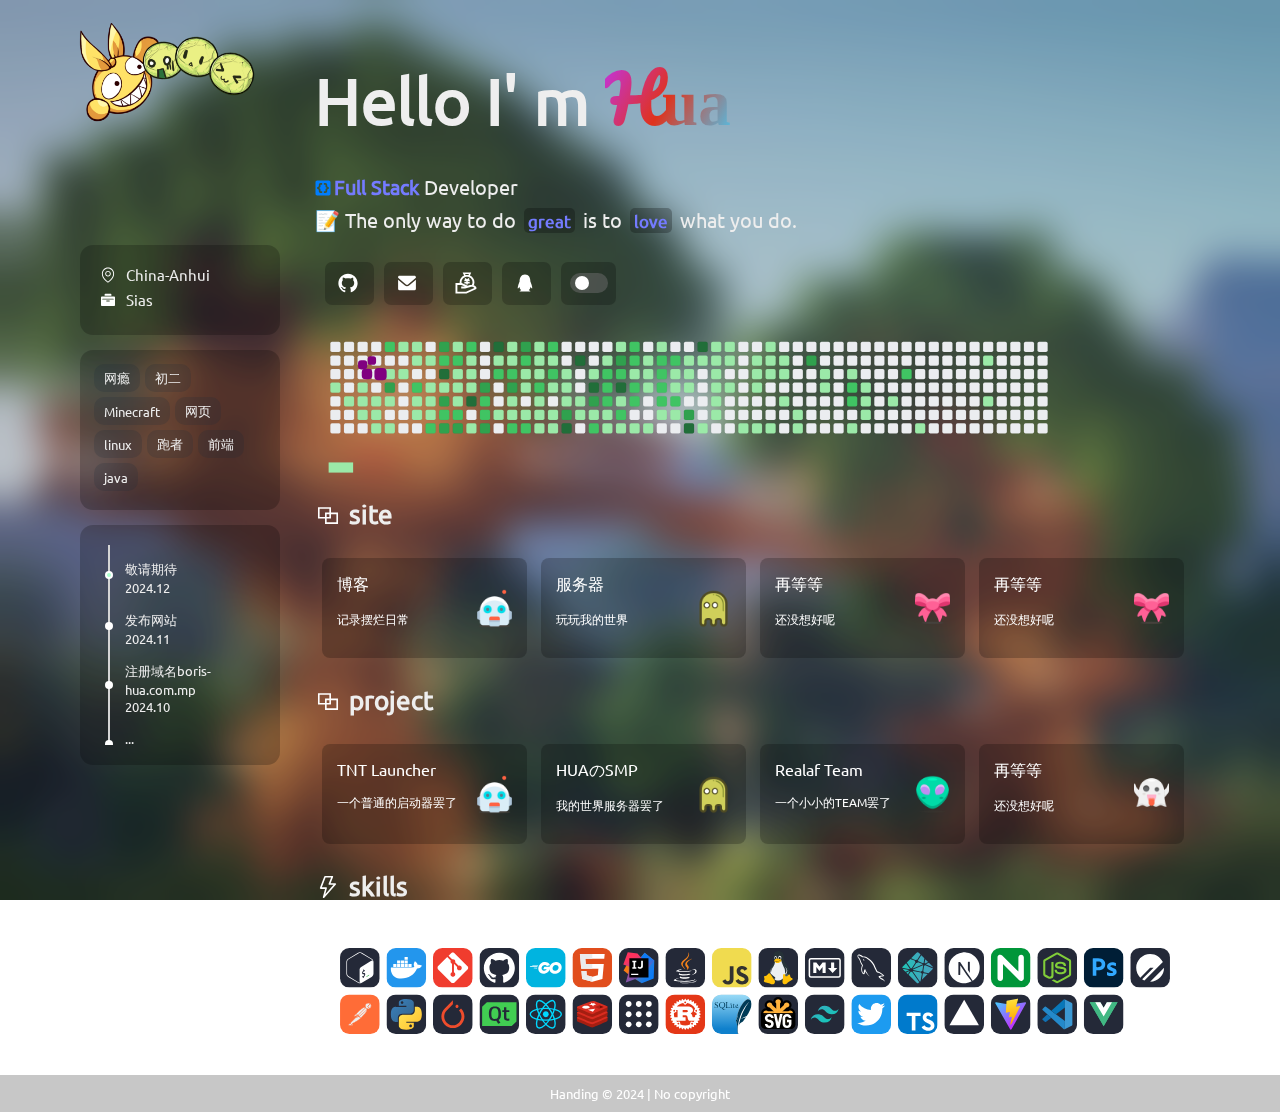
==== index.html @ 191d2647 "Add files via upload" ====
<!DOCTYPE html>
<html class="zyyo.net">

<head class="zyyo.net">

	<meta charset="utf-8">
	<meta http-equiv="X-UA-Compatible" content="IE=edge">
	<title>
		Hua's </title>
	<link rel="icon" href="https://huaxihao.eu.org/favicon.ico">
	<meta name="viewport" content="width=device-width, initial-scale=1.0, maximum-scale=1.0, user-scalable=no">
	<link rel="stylesheet" href="./static/css/style.css">
	<link rel="stylesheet" href="./static/css/root.css">

</head>

<body>
	<div id="zyyo-loading">
		<div id="zyyo-loading-center">
		</div>
	</div>
	<div class="zyyo-filter"></div>
	<div class="zyyo-main">
		<div class="zyyo-left">
			<div class="logo" style="background-image: url(https://avatars.githubusercontent.com/u/117074497?v=4);">
				<img style="position: absolute;top:-15%;left:-10%;width: 120%; aspect-ratio: 1/1;"
					src="./static/img/logokuang.png">
			</div>
			<div class="left-div left-des">
				<div class="left-des-item"><svg t="1705773709627" class="icon" viewBox="0 0 1024 1024" version="1.1" xmlns="http://www.w3.org/2000/svg" p-id="1478"><path d="M512 249.976471c-99.388235 0-180.705882 81.317647-180.705882 180.705882s81.317647 180.705882 180.705882 180.705882 180.705882-81.317647 180.705882-180.705882-81.317647-180.705882-180.705882-180.705882z m0 301.17647c-66.258824 0-120.470588-54.211765-120.470588-120.470588s54.211765-120.470588 120.470588-120.470588 120.470588 54.211765 120.470588 120.470588-54.211765 120.470588-120.470588 120.470588z" p-id="1479"></path><path d="M512 39.152941c-216.847059 0-391.529412 174.682353-391.529412 391.529412 0 349.364706 391.529412 572.235294 391.529412 572.235294s391.529412-222.870588 391.529412-572.235294c0-216.847059-174.682353-391.529412-391.529412-391.529412z m0 891.482353C424.658824 873.411765 180.705882 686.682353 180.705882 430.682353c0-183.717647 147.576471-331.294118 331.294118-331.294118s331.294118 147.576471 331.294118 331.294118c0 256-243.952941 442.729412-331.294118 499.952941z" p-id="1480"></path></svg>China-Anhui
				</div>
				<div class="left-des-item"><svg t="1705773906032" class="icon" viewBox="0 0 1024 1024" version="1.1" xmlns="http://www.w3.org/2000/svg" p-id="2474"><path d="M729.6 234.666667H294.4V157.866667a51.2 51.2 0 0 1 51.2-51.2h332.8a51.2 51.2 0 0 1 51.2 51.2v76.8z m179.2 51.2a51.2 51.2 0 0 1 51.2 51.2v512a51.2 51.2 0 0 1-51.2 51.2H115.2a51.2 51.2 0 0 1-51.2-51.2v-512a51.2 51.2 0 0 1 51.2-51.2h793.557333z m-768 172.032c0 16.384 13.312 29.696 29.696 29.696h683.008a29.696 29.696 0 1 0 0-59.392H170.410667a29.696 29.696 0 0 0-29.696 29.696z m252.416 118.784c0 16.384 13.312 29.696 29.696 29.696h178.176a29.696 29.696 0 1 0 0-59.392H422.912a29.738667 29.738667 0 0 0-29.696 29.696z" p-id="2475"></path></svg>Sias</div>
			</div>
			<div class="left-div left-tag">
				<div class="left-tag-item">网瘾
				</div>
				<div class="left-tag-item">初二
				</div>
				<div class="left-tag-item">Minecraft
				</div>
				<div class="left-tag-item">网页
				</div>
				<div class="left-tag-item">linux
				</div>
				<div class="left-tag-item">跑者
				</div>
				<div class="left-tag-item">前端
				</div>
				<div class="left-tag-item">java</div>
			</div>
			<div class="left-div left-time">
				<ul id="line">
					<li>
						<div class="focus"></div>
						<div>敬请期待
						</div>
						<div>2024.12</div>
					</li>
					<li>
						<div class="focus"></div>
						<div>发布网站
						</div>
						<div>2024.11</div>
					</li>
					<li>
						<div class="focus"></div>
						<div>注册域名boris-hua.com.mp
						</div>
						<div>2024.10</div>
					</li>
					<li>
						<div class="focus"></div>
						<div>...
						</div>
						<div>...</div>
					</li>
					<li>
						<div class="focus"></div>
						<div>搭建第一个网站</div>
						<div>2022.1</div>
					</li>
				</ul>
			</div>
		</div>
		<div class="zyyo-right">
			<header>
				<div class="index-logo" style="background-image: url(./static/img/logo.png);">
					<img style="position: absolute;top:-15%;left:-10%;width: 120%; aspect-ratio: 1/1;"
						src="./static/img/logokuang.png">
				</div>
				<div class="welcome">
					Hello I' m <span class="gradientText">
						Hua </span>
				</div>
				<div class="description"><svg data-v-24cf17c5="" xmlns="http://www.w3.org/2000/svg" width="1em" height="1em" viewBox="0 0 24 24" style="transform: translate(-2px, 3px); margin-right: -0.3em;"><path fill="#007dfe" d="M19 3H5c-1.1 0-2 .9-2 2v14c0 1.1.9 2 2 2h14c1.1 0 2-.9 2-2V5c0-1.1-.9-2-2-2m-8 5H9v2c0 1.1-.9 2-2 2c1.1 0 2 .9 2 2v2h2v2H9c-1.1 0-2-.9-2-2v-1c0-1.1-.9-2-2-2v-2c1.1 0 2-.9 2-2V8c0-1.1.9-2 2-2h2zm8 5c-1.1 0-2 .9-2 2v1c0 1.1-.9 2-2 2h-2v-2h2v-2c0-1.1.9-2 2-2c-1.1 0-2-.9-2-2V8h-2V6h2c1.1 0 2 .9 2 2v1c0 1.1.9 2 2 2z"></path></svg> <span class="purpleText"> Full Stack</span> Developer
				</div>
				<div class="description">📝 The only way to do <span class="purpleText textBackground">great</span> is
					to <span class="purpleText textBackground">love</span> what you do. </div>

				<div class="iconContainer">
					<a class="iconItem" onclick="" href="https://github.com/ZYYO666">
						<svg t="1704870335945" class="icon" viewBox="0 0 1024 1024" version="1.1" xmlns="http://www.w3.org/2000/svg" p-id="2487">
                            <path d="M511.6 76.3C264.3 76.2 64 276.4 64 523.5 64 718.9 189.3 885 363.8 946c23.5 5.9 19.9-10.8 19.9-22.2v-77.5c-135.7 15.9-141.2-73.9-150.3-88.9C215 726 171.5 718 184.5 703c30.9-15.9 62.4 4 98.9 57.9 26.4 39.1 77.9 32.5 104 26 5.7-23.5 17.9-44.5 34.7-60.8-140.6-25.2-199.2-111-199.2-213 0-49.5 16.3-95 48.3-131.7-20.4-60.5 1.9-112.3 4.9-120 58.1-5.2 118.5 41.6 123.2 45.3 33-8.9 70.7-13.6 112.9-13.6 42.4 0 80.2 4.9 113.5 13.9 11.3-8.6 67.3-48.8 121.3-43.9 2.9 7.7 24.7 58.3 5.5 118 32.4 36.8 48.9 82.7 48.9 132.3 0 102.2-59 188.1-200 212.9 23.5 23.2 38.1 55.4 38.1 91v112.5c0.8 9 0 17.9 15 17.9 177.1-59.7 304.6-227 304.6-424.1 0-247.2-200.4-447.3-447.5-447.3z"  p-id="2488"></path>
                        </svg>
						<div class="iconTip">Github</div>
					</a><a class="iconItem" onclick="" href="mailto:i@zyyo.net">
						<svg t="1704870588438" class="icon" viewBox="0 0 1024 1024" version="1.1" xmlns="http://www.w3.org/2000/svg" p-id="3174" >
                            <path d="M926.47619 355.644952V780.190476a73.142857 73.142857 0 0 1-73.142857 73.142857H170.666667a73.142857 73.142857 0 0 1-73.142857-73.142857V355.644952l304.103619 257.828572a170.666667 170.666667 0 0 0 220.745142 0L926.47619 355.644952zM853.333333 170.666667a74.044952 74.044952 0 0 1 26.087619 4.778666 72.704 72.704 0 0 1 30.622477 22.186667 73.508571 73.508571 0 0 1 10.678857 17.67619c3.169524 7.509333 5.12 15.652571 5.607619 24.210286L926.47619 243.809524v24.380952L559.469714 581.241905a73.142857 73.142857 0 0 1-91.306666 2.901333l-3.632762-2.925714L97.52381 268.190476v-24.380952a72.899048 72.899048 0 0 1 40.155428-65.292191A72.97219 72.97219 0 0 1 170.666667 170.666667h682.666666z"  p-id="3175"></path>
                        </svg>
						<div class="iconTip">Mail</div>
					</a><a class="iconItem" onclick="pop('./static/img/wxzsm.jpg')" href="javascript:void(0)">
						<svg t="1705247464964" class="icon" viewBox="0 0 1024 1024" version="1.1" xmlns="http://www.w3.org/2000/svg" p-id="4987" >
                            <path d="M995.575172 725.451034c-12.358621-26.835862-38.488276-64.794483-92.689655-94.27862-62.146207-33.721379-136.297931-40.96-208.860689-20.303448l-99.928276 28.424827-279.304828-126.057931H22.775172v489.401379h509.704828l432.375172-195.266207c15.006897-6.708966 26.835862-19.42069 32.662069-34.957241 5.649655-15.36 4.943448-31.955862-1.942069-46.962759z m-482.162758 188.910345H111.051034V601.688276h184.673104l166.664828 75.387586-3.354483 0.882759h-170.372414v88.275862H471.393103l246.819311-70.267586c49.434483-14.124138 101.517241-9.357241 142.653793 12.888275 18.184828 9.886897 30.72 20.833103 39.371034 30.896552l-386.824827 174.609655z"  p-id="4988"></path>
                            <path d="M695.437241 163.486897l58.615173-142.30069h-397.24138l66.736552 143.36c-121.82069 53.142069-207.095172 174.433103-207.095172 315.674483 0 28.601379 3.531034 57.202759 10.593103 84.744827l85.627586-21.715862c-5.12-20.48-7.768276-41.666207-7.768275-63.028965 0-141.241379 114.758621-256 256-256s256 114.758621 256 256c0 51.023448-14.830345 100.104828-43.078621 142.300689l73.268965 49.08138c37.958621-56.673103 58.085517-122.88 58.085518-191.382069-0.176552-141.947586-86.686897-264.121379-209.743449-316.733793zM467.508966 91.983448h180.965517l-21.009655 50.846897a348.16 348.16 0 0 0-66.913104-6.708966c-23.834483 0-46.962759 2.471724-69.384827 7.062069l-23.657931-51.2z"  p-id="4989"></path>
                            <path d="M683.431724 427.431724v-70.62069h-38.311724l30.190345-30.190344-49.964138-49.964138-62.49931 62.49931h-6.002759L494.344828 276.656552l-49.787587 49.964138 30.013793 30.190344h-38.311724v70.62069h88.275862v35.310345h-88.275862v70.62069h88.275862v52.965517h70.62069v-52.965517h88.275862v-70.62069h-88.275862v-35.310345z"  p-id="4990"></path>
                        </svg>
						<div class="iconTip">赞助</div>
					</a><a class="iconItem" onclick="pop('./static/img/qq.jpg')" href="javascript:void(0)">
						<svg t="1712319361023" class="icon" viewBox="0 0 1024 1024" version="1.1" xmlns="http://www.w3.org/2000/svg" p-id="1861" ><path d="M824.8 613.2c-16-51.4-34.4-94.6-62.7-165.3C766.5 262.2 689.3 112 511.5 112 331.7 112 256.2 265.2 261 447.9c-28.4 70.8-46.7 113.7-62.7 165.3-34 109.5-23 154.8-14.6 155.8 18 2.2 70.1-82.4 70.1-82.4 0 49 25.2 112.9 79.8 159-26.4 8.1-85.7 29.9-71.6 53.8 11.4 19.3 196.2 12.3 249.5 6.3 53.3 6 238.1 13 249.5-6.3 14.1-23.8-45.3-45.7-71.6-53.8 54.6-46.2 79.8-110.1 79.8-159 0 0 52.1 84.6 70.1 82.4 8.5-1.1 19.5-46.4-14.5-155.8z" p-id="1862"></path></svg>
						<div class="iconTip">QQ</div>
					</a>  <a class="switch" href="javascript:void(0)">
						<div class="onoffswitch">
							<input type="checkbox" name="onoffswitch" class="onoffswitch-checkbox" id="myonoffswitch"
								checked>
							<label class="onoffswitch-label" for="myonoffswitch">
								<span class="onoffswitch-inner"></span>
								<span class="onoffswitch-switch"></span>
							</label>
						</div>
					</a>
				</div>

				<div class="tanChiShe">
					<img id="tanChiShe" src="./static/svg/snake-Light.svg" alt="">
				</div>
			</header>






			<content>
				<div class="title"><svg t="1705257422086" class="icon" viewBox="0 0 1024 1024" version="1.1" xmlns="http://www.w3.org/2000/svg" p-id="1891" >
                        <path d="M629.333333 202.666667v213.333333h277.333334v448h-512v-213.333333h-277.333334v-448h512z m213.333334 277.333333h-213.333334v170.666667h-170.666666v149.333333h384v-320z m-277.333334-213.333333h-384v320h213.333334v-170.666667h170.666666v-149.333333z m0 213.333333h-106.666666v106.666667h106.666666v-106.666667z"  p-id="1892"></path>
                    </svg>site </div>
				<div class="projectList"><a class="projectItem a" target="_blank" href="https://huaxihao.eu.org">
						<div class="projectItemLeft">
							<h1>博客</h1>
							<p>记录摆烂日常</p>
						</div>
						<div class="projectItemRight">
							<img src="./static/img/i1.png" alt="">
						</div>

					</a><a class="projectItem a" target="_blank" href="https://scratch.eu.org">
						<div class="projectItemLeft">
							<h1>服务器</h1>
							<p>玩玩我的世界</p>
						</div>
						<div class="projectItemRight">
							<img src="./static/img/i2.png" alt="">
						</div>

					</a>
					<a class="projectItem a" target="_blank">
						<div class="projectItemLeft">
							<h1>再等等</h1>
							<p>还没想好呢</p>
						</div>
						<div class="projectItemRight">
							<img src="./static/img/i4.png" alt="">
						</div>

					</a><a class="projectItem a" target="_blank">
						<div class="projectItemLeft">
							<h1>再等等</h1>
							<p>还没想好呢</p>
						</div>
						<div class="projectItemRight">
							<img src="./static/img/i4.png" alt="">
						</div>

					</a></div>
				<div class="title"><svg t="1705257422086" class="icon" viewBox="0 0 1024 1024" version="1.1" xmlns="http://www.w3.org/2000/svg" p-id="1891" >
                        <path d="M629.333333 202.666667v213.333333h277.333334v448h-512v-213.333333h-277.333334v-448h512z m213.333334 277.333333h-213.333334v170.666667h-170.666666v149.333333h384v-320z m-277.333334-213.333333h-384v320h213.333334v-170.666667h170.666666v-149.333333z m0 213.333333h-106.666666v106.666667h106.666666v-106.666667z"  p-id="1892"></path>
                    </svg>project </div>
				<div class="projectList"><a class="projectItem b" target="_blank" href="https://huaxihao.eu.org">
						<div class="projectItemLeft">
							<h1>TNT Launcher</h1>
							<p>一个普通的启动器罢了</p>
						</div>
						<div class="projectItemRight">
							<img src="./static/img/i1.png" alt="">
						</div>

					</a><a class="projectItem b" target="_blank" href="https://scratch.eu.org">
						<div class="projectItemLeft">
							<h1>HUAのSMP</h1>
							<p>我的世界服务器罢了</p>
						</div>
						<div class="projectItemRight">
							<img src="./static/img/i2.png" alt="">
						</div>

					</a>
					<a class="projectItem b" target="_blank">
						<div class="projectItemLeft">
							<h1>Realaf Team</h1>
							<p>一个小小的TEAM罢了</p>
						</div>
						<div class="projectItemRight">
							<img src="./static/img/i3.png" alt="">
						</div>

					</a><a class="projectItem b" target="_blank">
						<div class="projectItemLeft">
							<h1>再等等</h1>
							<p>还没想好呢</p>
						</div>
						<div class="projectItemRight">
							<img src="./static/img/i6.png" alt="">
						</div>

					</a></div>
			
			
				<div class="title">
					<svg t="1705257823317" class="icon" viewBox="0 0 1024 1024" version="1.1" xmlns="http://www.w3.org/2000/svg" p-id="7833" >
                        <path d="M395.765333 586.570667h-171.733333c-22.421333 0-37.888-22.442667-29.909333-43.381334L364.768 95.274667A32 32 0 0 1 394.666667 74.666667h287.957333c22.72 0 38.208 23.018667 29.632 44.064l-99.36 243.882666h187.050667c27.509333 0 42.186667 32.426667 24.042666 53.098667l-458.602666 522.56c-22.293333 25.408-63.626667 3.392-54.976-29.28l85.354666-322.421333zM416.714667 138.666667L270.453333 522.581333h166.869334a32 32 0 0 1 30.933333 40.181334l-61.130667 230.954666 322.176-367.114666H565.312c-22.72 0-38.208-23.018667-29.632-44.064l99.36-243.882667H416.714667z"  p-id="7834"></path>
                    </svg>
					skills
				</div>
				<div class="skill">
					<img id="skillPc" src="./static/svg/skillPc.svg" alt="" srcset="">
					<img id="skillWap" src="./static/svg/skillWap.svg" alt="" srcset="">
				</div>
			</content>
		</div>
	</div>
	<footer>
		Handing © 2024 | No copyright
		
	</footer>
	<div class="tc">
		<div onclick="" class="tc-main">
			<img class="tc-img" src="" alt="" srcset="">
		</div>

	</div>
</body>
<script src="./static/js/script.js"> </script>




<script charset="UTF-8" id="LA_COLLECT" src="https://sdk.51.la/js-sdk-pro.min.js"></script>
<script>LA.init({ id: "KFqltKSkJgQTGD9l", ck: "KFqltKSkJgQTGD9l" })</script>

</html>
---- static/css/style.css ----
@font-face {
    font-family: "a";
    /*中文字体*/
    src: url();
    font-display: swap;
}


@font-face {
    font-family: "b";

    src: url(../fonts/Ubuntu-Regular.ttf);
    font-display: swap;
}

@font-face {
    font-family: "title";
    /*英文字体*/
    src: url(../fonts/Pacifico-Regular.ttf);
    font-display: swap;
}

* {
    margin: 0;
    padding: 0;
    box-sizing: border-box;
    user-select: none;
    transition: background-color 0.2s ease;
}

a:hover,
a:link,
a:visited,
a:active,
a:focus {
    text-decoration: none;
    outline: none;
    border: none;
    color: inherit;
    -webkit-tap-highlight-color: rgba(0, 0, 0, 0);
}


/* 设置滚动条样式 */
::-webkit-scrollbar {
    width: 0px;
}

::-webkit-scrollbar-thumb {
    background-color: var(--main_text_color, #000000);
    border-radius: 8px;
    height: 20%;
}

::-webkit-scrollbar-track {
    background-color: var(--main_bg_color, linear-gradient(50deg, #a2d0ff, #ffffff));
}



html[data-theme="Dark"] {
    
    --main_text_color: #fff;
    --gradient:linear-gradient(120deg, rgb(133, 62, 255), #f76cc6 30%, rgb(255, 255, 255) 60%);
    --purple_text_color: #747bff;
    --text_bg_color: rgb(26, 4, 48);
    --item_bg_color: rgb(19, 20, 24);
    --item_hover_color: rgb(19, 23, 27);
    --item_left_title_color: rgb(255, 255, 255);
    --item_left_text_color: rgb(142, 142, 142);
    --footer_text_color: #646464;
    --left_tag_item: linear-gradient(50deg, #1f2327, #000000);
    --card_filter: 0px;
    --back_filter: 0px;
    --back_filter_color: #000000;
    --fill:#ffffff;
}






body {
    display: flex;
    height: 100%;
    min-height: 100vh;
    width: 100%;
    position: relative;
    font-family: "b",  "a", sans-serif;
    background: var(--main_bg_color);
    background-repeat: no-repeat;
    background-size: cover;
    background-position: center;
    background-attachment: fixed;
    transition: color 0.1s ease;
    justify-content: center;
    color: var(--main_text_color);

}

#zyyo-loading {
    background: radial-gradient(white, #d8eaff);
    background-size: 100%;
    background-position: center;

    height: 100%;
    width: 100%;
    position: fixed;
    z-index: 999999;
    margin-top: 0px;
    top: 0px;
    pointer-events: none;
    opacity: 1;
    display: flex;
    justify-content: center;
    align-items: center;
}



#zyyo-loading-center {
    height: 150px;
    width: 150px;
    position: relative;
    border-radius: 50%;
    background: #472eff;

    animation: zoom 1s linear infinite;
}

@keyframes zoom {
    0% {
        transform: scale(0);
        opacity: 1;
    }

    50% {
        opacity: 0.5;
    }

    100% {
        transform: scale(1);
        opacity: 0;
    }
}




.zyyo-filter {
    position: fixed;
    width: 100%;
    height: 100%;
    background: var(--back_filter_color);
    backdrop-filter:  blur(var(--back_filter));
    -webkit-backdrop-filter: blur(var(--back_filter));
    z-index: -99999999;
   
}

.zyyo-main {

    width: 100%;
    transition: transform 0.5s ease;
    max-width: 1150px;
    position: relative;
    flex-direction: row;
}

.zyyo-left {
    overflow-y: scroll;
    width: 230px;
    height: 100vh;
    display: flex;
    padding: 0 15px;
    position: fixed;
    align-items: center;
    flex-direction: column;
}


.zyyo-left::-webkit-scrollbar {
    display: none;
}


.logo {
    flex-shrink: 0;
    width: 90%;
    position: relative;
    aspect-ratio: 1/1;
    margin-top: 50px;
    background-size: cover;
    border-radius: 50%;
}



.left-div {
    flex-shrink: 0;
    width: 100%;
    border-radius: 13px;
    margin-top: 15px;
    padding: 20px;
    backdrop-filter: blur(var(--card_filter));
    -webkit-backdrop-filter: blur(var(--card_filter));
    background: var(--item_bg_color);
}

.left-des {
    display: flex;
    flex-direction: column;
    justify-content: center;
}

.left-des-item {
    display: flex;
    align-items: center;
    line-height: 20px;
    font-size: 15px;
    margin-bottom: 5px;
    overflow: hidden;
}

.left-des-item i,.left-des-item svg{
    width: 16px;
    height: 16px;
    fill:var(--fill);
   font-size: 18px;
    margin-right: 10px;
}
.left-tag {
    display: flex;
    flex-direction: row;
    flex-wrap: wrap;
    padding: 14px;
}

.left-tag-item {
    display: flex;
    justify-content: center;
    align-items: center;
    height: 28px;
    margin: 0px 5px 5px 0;
    padding: 10px;
    font-size: 13px;
    border-radius: 10px;
    background: var(--left_tag_item);
}

#line {
    width: 100%;
    height: 200px;
    font-size: 13px;
    padding-left: 8px;
    scroll-snap-type: y mandatory;
    overflow-y: scroll;
}

#line li {
    list-style: none;
    position: relative;
    padding: 15px 0px 0px 15px;
    border-left: 2px solid #d5d5d5;
    border-radius: 0;
    scroll-snap-align: end;
    color: var(--main_text_color);
}



.focus {
    width: 8px;
    height: 8px;
    border-radius: 22px;
    background-color: rgb(255 255 255);
    border: 2px solid #fff;
    position: absolute;
    left: -5px;
    top: 50%;
}

#line li:first-child .focus:first-child {
    background-color: #aaffcd;
    animation: focus 1.8s ease infinite;
}

#line::-webkit-scrollbar {
    display: none;
}



.zyyo-right {
    width: calc(100% - 230px);
    display: flex;
    padding: 20px;
    position: relative;
    float: right;
    padding-bottom: 50px;
    flex-direction: column;
}

.welcome {

    font-size: 65px;
    font-weight: 800;
    margin: 20px 0;
}

.index-logo {
    flex-shrink: 0;
    width: 40%;
    margin-top: 30px;
    position: relative;
    max-width: 200px;
    aspect-ratio: 1/1;
    background-size: cover;
    border-radius: 50%;
    border: 0.5px solid #ffffff;
}
.description {

    font-size: 20px;
    margin-top: 7px;
}



.gradientText {

    -webkit-background-clip: text;
    -webkit-text-fill-color: transparent;
    background-size: 200%;
    background-position: 0%;
    font-family: "title";
    animation: backgroundSizeAnimation 10s ease-in-out infinite;
      background-image:  var(--gradient);
}

@keyframes backgroundSizeAnimation {
    0% {
        background-position: 100%;
    }

    25% {
        background-position: 50%;
    }

    50% {
        background-position: 0%;
    }

    75% {
        background-position: 50%;
    }

    100% {
        background-position: 100%;
    }

}

.purpleText {
    color: var(--purple_text_color);
    font-weight: 800;
}

.textBackground {
    font-weight: 800;
    background: var(--text_bg_color);
    border-radius: 5px;
    font-size: 17px;
    margin: 0 3px;
    padding: 2px 4px;
}

.iconContainer {
    width: 100%;
    height: 60px;
    display: flex;
    align-items: center;
    overflow-x: scroll;
    margin-top: 20px;

}

.iconContainer::-webkit-scrollbar {
    display: none;
}



.iconItem {
    width: 49px;
    height: 43px;
    box-sizing: border-box;
    border-radius: 7px;
    display: flex;
    margin-left: 10px;

    backdrop-filter: blur(var(--card_filter));
    -webkit-backdrop-filter: blur(var(--card_filter));
    background: var(--item_bg_color);
    align-items: center;
    justify-content: center;
    transition: width 0.3s ease, opacity 0.3s ease, transform 0.3s ease;
    flex-shrink: 0;
}
.iconItem i,.iconItem svg{
    width: 22px;
    height: 22px;
    fill:var(--fill);
    font-size: 22px;
     margin-right: 3px;
}
.switch {
    width: 55px;
    height: 43px;
    box-sizing: border-box;
    border-radius: 7px;
    display: flex;
    margin-left: 10px;
    backdrop-filter: blur(var(--card_filter));-webkit-backdrop-filter: blur(var(--card_filter));
    background: var(--item_bg_color);

    align-items: center;
    justify-content: center;
    transition: width 1s ease, opacity 1s ease, transform 1s ease;
    flex-shrink: 0;
}

.iconTip {
    white-space: nowrap;
    display: none;
}





.iconItem:hover {
    width: 95px;
    transform: translateY(-2px);
    background: var(--item_hover_color);
}


.iconItem:hover .iconTip {
    display: block;
}

.switch:hover {
    width: 55px;
    /* transform: translateY(-2px); */
    background: var(--item_hover_color);
}

.tanChiShe {
    width: 85%;
}

.tanChiShe img {
    width: 100%;
    height: 100%;
    object-fit: cover;
}

.title {
    display: flex;
    align-items: center;
    font-size: 26px;
    font-weight: 800;
    margin: 20px 0;
    transition: transform 0.4s ease;
}
.title i ,.title svg{
    margin-right: 8px;
    height: 26px;
    width: 26px;
   fill:var(--fill);
}
.title:hover {
    transform: translateY(-5px);
}

.projectList {
    display: flex;
    flex-wrap: wrap;
}

.projectItem {
    margin: 7px;
    display: flex;
    background-color: var(--item_bg_color);
    border-radius: 8px;
    padding: 15px;
    height: 95px;
    width: calc(25% - 15px);
    backdrop-filter: blur(var(--card_filter));-webkit-backdrop-filter: blur(var(--card_filter));
    -webkit-backdrop-filter: blur(var(--card_filter));-webkit-backdrop-filter: blur(var(--card_filter));
    transition: opacity 0.3s ease, background-color 0.3s ease, border 0.3s ease, transform 0.2s ease;


}

.projectItem {
    display: flex;
    background-color: var(--item_bg_color);
    border-radius: 8px;
    padding: 15px;
    height: 100px;
    width: calc(25% - 15px);
    backdrop-filter: blur(var(--card_filter));-webkit-backdrop-filter: blur(var(--card_filter));
    transition: opacity 0.5s ease, background-color 0.2s ease, border 0.2s ease, transform 0.3s ease;

}


.projectItem:hover {
    box-shadow: 0 8px 16px -4px #2c2d300c;
    transform: translateY(-2px);

}

.projectItem.pressed {
    transform: scale(0.9);
    /* 缩小到原来的0.9倍 */
    background-color: var(--item_hover_color);
}

.projectItem:hover .projectItemLeft {
    width: 100%;
}

.projectItem:hover .projectItemRight {
    width: 0%;
}

.projectItem:hover .projectItemRight img {
    transform: rotate(40deg);
}

.projectItem:hover h1 {
    font-size: 18px;
}

.projectItemLeft p {
    font-size: 12px;
    margin-top: 15px;
    color: var(--item_left_text_color);
}


.projectItemLeft h1 {
    font-weight: normal;
    font-size: 16px;
    margin: 0px;

    transition: font-size 0.4s ease;
    color: var(--item_left_title_color);
}

.projectItemLeft {
    transition: width 0.4s ease;
    height: 100%;
    width: 80%;
}


.projectItemRight {
    overflow: hidden;
    transition: width 0.4s ease;
    display: flex;
    justify-content: center;
    align-items: center;
    width: 20%;
    height: 100%;
}

.projectItemRight img {

    height: 39px;
    width: 39px;

}

.skill {
    padding: 25px;
    width: 100%;
}

.skill img {
    width: 100%;
    height: 100%;
    object-fit: cover;
}

.skill #skillWap {
    display: none;
}

footer {
    position: absolute;
    padding: 10px;
    text-align: center;
    width: 100%;
    backdrop-filter: blur(var(--card_filter));
    -webkit-backdrop-filter: blur(var(--card_filter));
    background: var(--item_bg_color);
    color: var(--footer_text_color);
    font-size: 13px;
    bottom: 0;
}

@media (min-width: 800px) {

    .index-logo {
        display: none;
    }
}

@media (max-width: 1150px) {
    .a {
        width: calc(50% - 20px);
    }
.projectItem{
    margin: 10px;
}
    .b {

        width: calc(50% - 20px);


    }
}

@media (max-width: 800px) {
    .zyyo-left {
        display: none;
    }

    .a .projectItemRight {
        display: none;

    }

    .a .projectItemRight img {
        display: none;

    }

    .a .projectItemLeft {
        width: 100%;
    }

    .a {

        width: calc(50% - 18px);
  margin: 9px;

    }

    .b {
        height: 110px;
        margin: 8px 15px;
        width: calc(100% - 30px);
    }



    .zyyo-right {
        width: 100%;
    }

    .tanChiShe {
        width: 100%;
    }

    .description {
        font-size: 4vw;
    }

    .welcome {
        font-size: 10vw;
        margin: 2vw 0;

    }
    .iconContainer {
  
     margin-top: 4vw;

}
.projectItem{
    padding: 10px;
}
    .projectItemLeft p {
        font-size: 13px;
    }

    .projectItemLeft h1 {

        font-size: 18px;
    }

    .projectItem:hover h1 {

        font-size: 20px;

    }

    .skill #skillWap {
        display: block;
    }

    .skill #skillPc {
        display: none;
    }













}





.tc {
    position: fixed;
    display: flex;
    visibility: hidden;
    width: 100vw;
    height: 100vh;
    backdrop-filter: blur(10px);
    background: rgba(20, 20, 20, 0.5);
    z-index: 99999;
    align-items: center;
    justify-content: center;
    flex-direction: column;
}

.tc-main {
    z-index: 100000;
    width: 80%;
    max-width: 300px;
    min-height: 200px;
    background-color: #ffffff;
    border-radius: 15px;

    display: flex;
    transition: transform 0.2s linear;
    align-items: center;
    justify-content: center;
    overflow: hidden;
    transform: translateY(30%) scale(0.5);

}

.tc-img {
    width: 100%;
    height: 100%;
}

.tc.active {
    visibility: visible;
}

.tc-main.active {

    transform: translateY(0) scale(1);

}









.onoffswitch {
    position: relative;
    width: 38px;
    height: 20px;
    -webkit-user-select: none;
    -moz-user-select: none;
    -ms-user-select: none;
}

.onoffswitch-checkbox {
    display: none;
}

.onoffswitch-label {
    display: block;
    overflow: hidden;
    cursor: pointer;
    height: 100%;
    border-radius: 50px;
}

.onoffswitch-inner {
    display: flex;
    justify-content: center;
    align-items: center;
    width: 200%;
    height: 100%;
    margin-left: -100%;
    transition: margin 0.2s ease-in 0s;
}

.onoffswitch-inner:before,
.onoffswitch-inner:after {
    display: flex;
    justify-content: center;
    align-items: center;
    float: left;
    width: 50%;
    height: 100%;
    padding: 0;
    font-size: 12px;
    color: white;
    font-family: Trebuchet, Arial, sans-serif;
    font-weight: bold;
    box-sizing: border-box;
}

.onoffswitch-inner:before {
    content: "";
    background-color: rgb(110 110 110 / 50%);
    color: #FFFFFF;
    text-align: left;
}

.onoffswitch-inner:after {
    content: "";
    background-color: #272727;
    color: #FAFAFA;
    text-align: right;
}

.onoffswitch-switch {
    display: block;
    height: 70%;
    aspect-ratio: 1/1;
    background: #FFFFFF;
    position: absolute;
    top: 12.5%;
    bottom: 12.5%;
    right: 5px;

    border-radius: 20px;
    transition: right 0.2s ease-in 0s;
}

.onoffswitch-checkbox:checked+.onoffswitch-label .onoffswitch-inner {
    margin-left: 0;
}

.onoffswitch-checkbox:checked+.onoffswitch-label .onoffswitch-switch {
    right: 50%;
}
---- static/css/root.css ----
/*
--svgcolor svg图标的颜色
--main-bg-color主页背景
--main-text-color文本颜色
--gradient标题渐变颜色

--purple-text-color描述紫色文本颜色
--text-bg-color描述紫色文本背景颜色
--item-bg-color项目背景颜色
--item-hover-color项目鼠标移入颜色
--item-left-title-color项目标题颜色
--item-left-text-color项目描述颜色
--footer-text-color底部文本颜色
--left-tag-item左侧标签颜色
--card-filter卡片模糊的数值
--back-filter背景模糊的数值
--back-filter-color全局阴影遮罩

*/
/*卡片模糊的数值非常吃性能,背景模糊的数值可以模糊也可以不模糊

0为不模糊,数值越大模糊程度越高

这两个任选其一进行模糊

一个有数字另一个建议为0


内置4套白天主题修改办法



每套主题的结构都为html{
    
}

只有最下面的会生效,也就是将你要设置的主题剪切到最下面
*/




.index-logo{
    display: none;
}



/*非常吃性能,低配手机会卡顿*/
/*卡片模糊背景＋黑色透明卡片+白色svg**/
html {
    --name: 主题1;
    --main_bg_color: url(../img/background.jpg);
    --main_text_color: #eeeeee;
    --gradient: linear-gradient(120deg, #bd34fe, #e0321b 30%, #41d1ff 60%);
    --purple_text_color: #747bff;
    --text_bg_color: #00000040;
    --item_bg_color: #00000038;
    --item_hover_color: #33333338;
    --item_left_title_color: #ffffff;
    --item_left_text_color: #ffffff;
    --footer_text_color: #ffffff;
    --left_tag_item: rgb(27 42 57 / 20%);
    --card_filter: 15px;
    --back_filter: 0px;
    --back_filter_color: #00000030;
     --fill:#ffffff;
}

html {

    /*图片模糊背景＋白色透明卡片+黑色svg*/
    --name: 主题2;
    --main_bg_color: url(../img/background.jpg);
    --main_text_color: #000000;
    --gradient: linear-gradient(120deg, #bd34fe, #e0321b 30%, #41d1ff 60%);
    --purple_text_color: #747bff;
    --text_bg_color: rgb(121 163 231);
    --item_bg_color: rgba(249, 250, 251, 0.42);
    --item_hover_color: rgba(244, 245, 246, 0.8);
    --item_left_title_color: #000000;
    --item_left_text_color: #494949;
    --footer_text_color: #ffffff;
    --left_tag_item: #c7e1fa;
    --card_filter: 0px;
    --back_filter: 20px;
    --back_filter_color: #00000030;
     --fill:#000000;
}

html {
    /*蓝色渐变+黑色svg**/

    --name: 主题3;
    --main_bg_color: linear-gradient(50deg, #a2d1ff, #ffffff);
    --main_text_color: #000000;
    --gradient: linear-gradient(120deg, #bd34fe, #e0321b 30%, #41d1ff 60%);
    --purple_text_color: #747bff;
    --text_bg_color: rgb(196 217 251);
    --item_bg_color: rgba(249, 250, 251, 0.5);
    --item_hover_color: rgba(244, 245, 246, 0.8);
    --item_left_title_color: #000000;
    --item_left_text_color: #494949;
    --footer_text_color: #222222;
    --left_tag_item: linear-gradient(50deg, #a2d1ff, #ffffff);
    --card_filter: 0px;
    --back_filter: 0px;
    --back_filter_color: #00000000;
     --fill:#000000;
}



html {
    /*白色简约+黑色svg**/
    --name: 主题4;
    --main_bg_color: #ffffff;
    --main_text_color: #000000;
    --gradient: linear-gradient(120deg, #bd34fe, #e0321b 30%, #41d1ff 60%);
    --purple_text_color: #747bff;
    --text_bg_color: rgb(240 243 247);
    --item_bg_color: rgb(247 247 247);
    --item_hover_color: rgba(244, 245, 246, 0.5);
    --item_left_title_color: #000000;
    --item_left_text_color: #494949;
    --footer_text_color: #222222;
    --left_tag_item: #ffffff;
    --card_filter: 0px;
    --back_filter: 0px;
    --back_filter_color: #00000000;
     --fill:#000000;
}

html {
    /*图片模糊背景＋黑色透明卡片+白色svg**/
    --name: 主题5;
    --main_bg_color: url(../img/background.jpg);
    --main_text_color: #eeeeee;
    --gradient: linear-gradient(120deg, #bd34fe, #e0321b 30%, #41d1ff 60%);
    --purple_text_color: #747bff;
    --text_bg_color: #00000040;
    --item_bg_color: #00000038;
    --item_hover_color: #33333338;
    --item_left_title_color: #ffffff;
    --item_left_text_color: #ffffff;
    --footer_text_color: #ffffff;
    --left_tag_item: rgb(27 42 57 / 20%);
    --card_filter: 0px;
    --back_filter: 19px;
    --back_filter_color: #00000030;
    --fill:#ffffff;
}
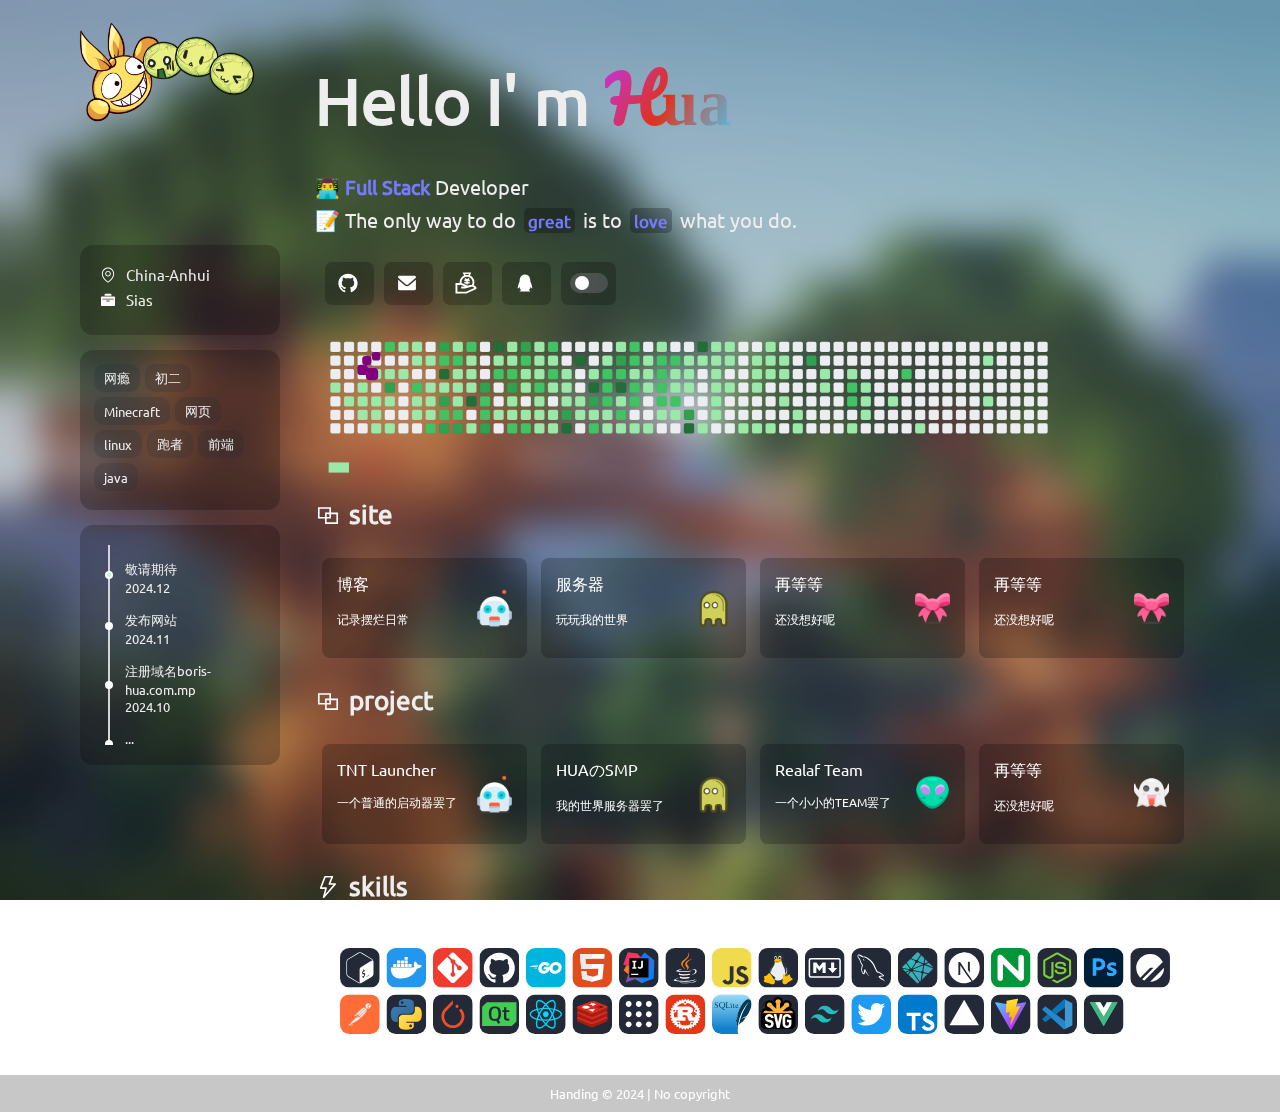
==== commit a9456bcd: "Update index.html" ====
--- a/index.html
+++ b/index.html
@@ -6,7 +6,7 @@
 	<meta charset="utf-8">
 	<meta http-equiv="X-UA-Compatible" content="IE=edge">
 	<title>
-		Hua's </title>
+		Hua's Personal Web</title>
 	<link rel="icon" href="https://huaxihao.eu.org/favicon.ico">
 	<meta name="viewport" content="width=device-width, initial-scale=1.0, maximum-scale=1.0, user-scalable=no">
 	<link rel="stylesheet" href="./static/css/style.css">
@@ -92,7 +92,7 @@
 					Hello I' m <span class="gradientText">
 						Hua </span>
 				</div>
-				<div class="description"><svg data-v-24cf17c5="" xmlns="http://www.w3.org/2000/svg" width="1em" height="1em" viewBox="0 0 24 24" style="transform: translate(-2px, 3px); margin-right: -0.3em;"><path fill="#007dfe" d="M19 3H5c-1.1 0-2 .9-2 2v14c0 1.1.9 2 2 2h14c1.1 0 2-.9 2-2V5c0-1.1-.9-2-2-2m-8 5H9v2c0 1.1-.9 2-2 2c1.1 0 2 .9 2 2v2h2v2H9c-1.1 0-2-.9-2-2v-1c0-1.1-.9-2-2-2v-2c1.1 0 2-.9 2-2V8c0-1.1.9-2 2-2h2zm8 5c-1.1 0-2 .9-2 2v1c0 1.1-.9 2-2 2h-2v-2h2v-2c0-1.1.9-2 2-2c-1.1 0-2-.9-2-2V8h-2V6h2c1.1 0 2 .9 2 2v1c0 1.1.9 2 2 2z"></path></svg> <span class="purpleText"> Full Stack</span> Developer
+				<div class="description">👨‍💻 <span class="purpleText"> Full Stack</span> Developer
 				</div>
 				<div class="description">📝 The only way to do <span class="purpleText textBackground">great</span> is
 					to <span class="purpleText textBackground">love</span> what you do. </div>
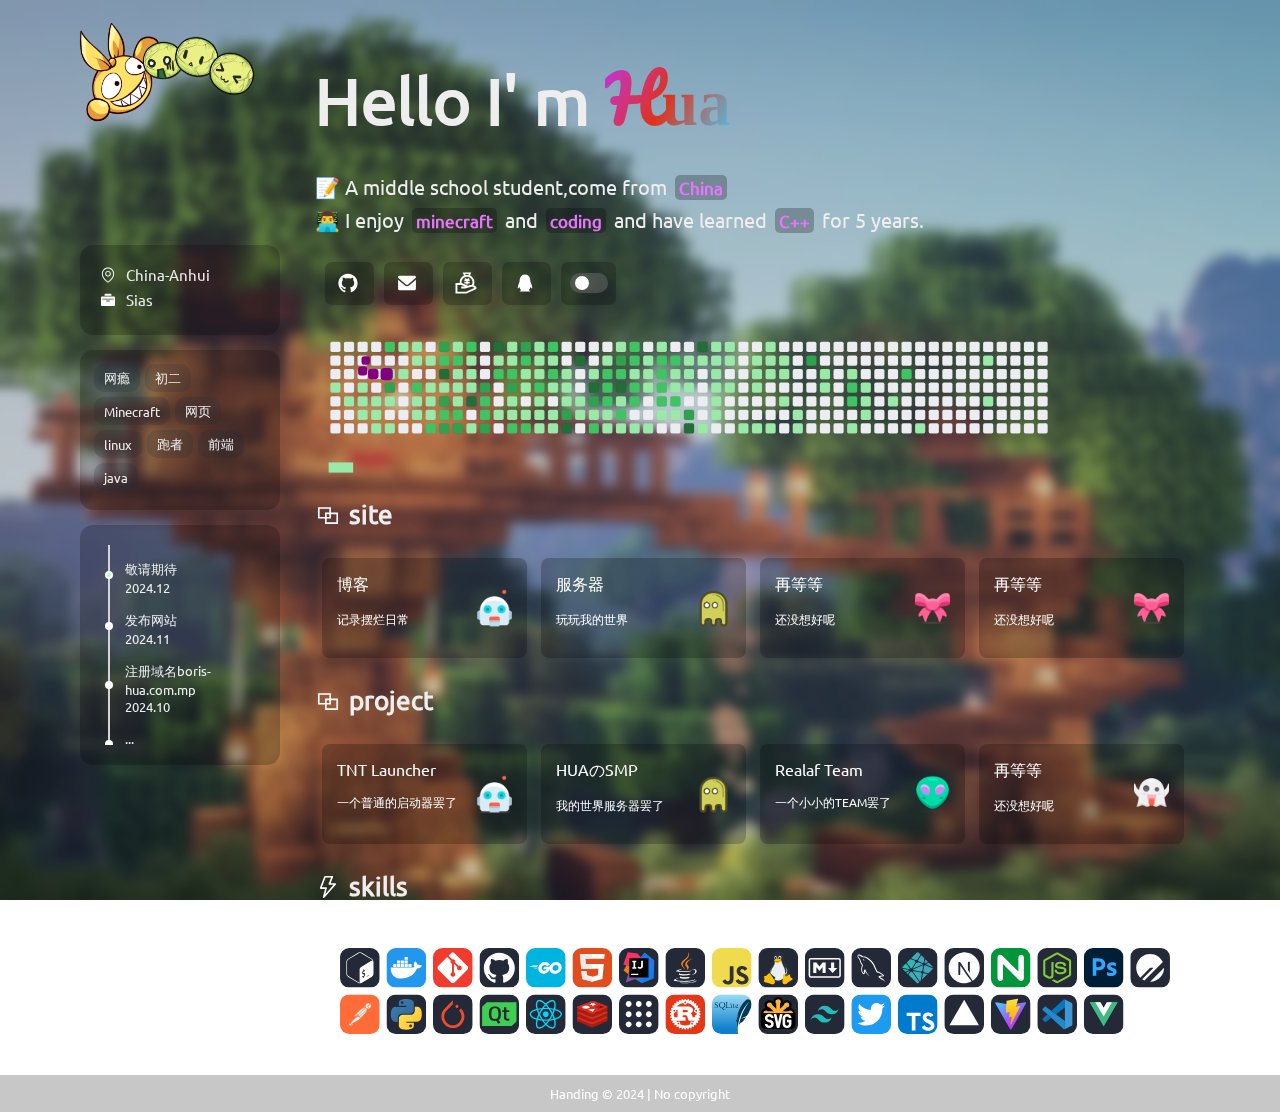
==== commit 3c31f362: "Add files via upload" ====
--- a/index.html
+++ b/index.html
@@ -1,260 +1,14 @@
+<!--please don't copy source code-->
+<!--by boris hua 2024/11/13 2:04pm-->
 <!DOCTYPE html>
-<html class="zyyo.net">
-
-<head class="zyyo.net">
-
-	<meta charset="utf-8">
-	<meta http-equiv="X-UA-Compatible" content="IE=edge">
-	<title>
-		Hua's Personal Web</title>
-	<link rel="icon" href="https://huaxihao.eu.org/favicon.ico">
-	<meta name="viewport" content="width=device-width, initial-scale=1.0, maximum-scale=1.0, user-scalable=no">
-	<link rel="stylesheet" href="./static/css/style.css">
-	<link rel="stylesheet" href="./static/css/root.css">
-
+<html>
+<head>
+<meta charset="utf-8">
+<meta http-equiv="X-UA-Compatible" content="IE=edge">
+<title>Hua's Personal Website</title>
+<link rel="icon" href="https://huaxihao.eu.org/favicon.ico">	
+<script src="main.js"></script>
 </head>
-
 <body>
-	<div id="zyyo-loading">
-		<div id="zyyo-loading-center">
-		</div>
-	</div>
-	<div class="zyyo-filter"></div>
-	<div class="zyyo-main">
-		<div class="zyyo-left">
-			<div class="logo" style="background-image: url(https://avatars.githubusercontent.com/u/117074497?v=4);">
-				<img style="position: absolute;top:-15%;left:-10%;width: 120%; aspect-ratio: 1/1;"
-					src="./static/img/logokuang.png">
-			</div>
-			<div class="left-div left-des">
-				<div class="left-des-item"><svg t="1705773709627" class="icon" viewBox="0 0 1024 1024" version="1.1" xmlns="http://www.w3.org/2000/svg" p-id="1478"><path d="M512 249.976471c-99.388235 0-180.705882 81.317647-180.705882 180.705882s81.317647 180.705882 180.705882 180.705882 180.705882-81.317647 180.705882-180.705882-81.317647-180.705882-180.705882-180.705882z m0 301.17647c-66.258824 0-120.470588-54.211765-120.470588-120.470588s54.211765-120.470588 120.470588-120.470588 120.470588 54.211765 120.470588 120.470588-54.211765 120.470588-120.470588 120.470588z" p-id="1479"></path><path d="M512 39.152941c-216.847059 0-391.529412 174.682353-391.529412 391.529412 0 349.364706 391.529412 572.235294 391.529412 572.235294s391.529412-222.870588 391.529412-572.235294c0-216.847059-174.682353-391.529412-391.529412-391.529412z m0 891.482353C424.658824 873.411765 180.705882 686.682353 180.705882 430.682353c0-183.717647 147.576471-331.294118 331.294118-331.294118s331.294118 147.576471 331.294118 331.294118c0 256-243.952941 442.729412-331.294118 499.952941z" p-id="1480"></path></svg>China-Anhui
-				</div>
-				<div class="left-des-item"><svg t="1705773906032" class="icon" viewBox="0 0 1024 1024" version="1.1" xmlns="http://www.w3.org/2000/svg" p-id="2474"><path d="M729.6 234.666667H294.4V157.866667a51.2 51.2 0 0 1 51.2-51.2h332.8a51.2 51.2 0 0 1 51.2 51.2v76.8z m179.2 51.2a51.2 51.2 0 0 1 51.2 51.2v512a51.2 51.2 0 0 1-51.2 51.2H115.2a51.2 51.2 0 0 1-51.2-51.2v-512a51.2 51.2 0 0 1 51.2-51.2h793.557333z m-768 172.032c0 16.384 13.312 29.696 29.696 29.696h683.008a29.696 29.696 0 1 0 0-59.392H170.410667a29.696 29.696 0 0 0-29.696 29.696z m252.416 118.784c0 16.384 13.312 29.696 29.696 29.696h178.176a29.696 29.696 0 1 0 0-59.392H422.912a29.738667 29.738667 0 0 0-29.696 29.696z" p-id="2475"></path></svg>Sias</div>
-			</div>
-			<div class="left-div left-tag">
-				<div class="left-tag-item">网瘾
-				</div>
-				<div class="left-tag-item">初二
-				</div>
-				<div class="left-tag-item">Minecraft
-				</div>
-				<div class="left-tag-item">网页
-				</div>
-				<div class="left-tag-item">linux
-				</div>
-				<div class="left-tag-item">跑者
-				</div>
-				<div class="left-tag-item">前端
-				</div>
-				<div class="left-tag-item">java</div>
-			</div>
-			<div class="left-div left-time">
-				<ul id="line">
-					<li>
-						<div class="focus"></div>
-						<div>敬请期待
-						</div>
-						<div>2024.12</div>
-					</li>
-					<li>
-						<div class="focus"></div>
-						<div>发布网站
-						</div>
-						<div>2024.11</div>
-					</li>
-					<li>
-						<div class="focus"></div>
-						<div>注册域名boris-hua.com.mp
-						</div>
-						<div>2024.10</div>
-					</li>
-					<li>
-						<div class="focus"></div>
-						<div>...
-						</div>
-						<div>...</div>
-					</li>
-					<li>
-						<div class="focus"></div>
-						<div>搭建第一个网站</div>
-						<div>2022.1</div>
-					</li>
-				</ul>
-			</div>
-		</div>
-		<div class="zyyo-right">
-			<header>
-				<div class="index-logo" style="background-image: url(./static/img/logo.png);">
-					<img style="position: absolute;top:-15%;left:-10%;width: 120%; aspect-ratio: 1/1;"
-						src="./static/img/logokuang.png">
-				</div>
-				<div class="welcome">
-					Hello I' m <span class="gradientText">
-						Hua </span>
-				</div>
-				<div class="description">👨‍💻 <span class="purpleText"> Full Stack</span> Developer
-				</div>
-				<div class="description">📝 The only way to do <span class="purpleText textBackground">great</span> is
-					to <span class="purpleText textBackground">love</span> what you do. </div>
-
-				<div class="iconContainer">
-					<a class="iconItem" onclick="" href="https://github.com/ZYYO666">
-						<svg t="1704870335945" class="icon" viewBox="0 0 1024 1024" version="1.1" xmlns="http://www.w3.org/2000/svg" p-id="2487">
-                            <path d="M511.6 76.3C264.3 76.2 64 276.4 64 523.5 64 718.9 189.3 885 363.8 946c23.5 5.9 19.9-10.8 19.9-22.2v-77.5c-135.7 15.9-141.2-73.9-150.3-88.9C215 726 171.5 718 184.5 703c30.9-15.9 62.4 4 98.9 57.9 26.4 39.1 77.9 32.5 104 26 5.7-23.5 17.9-44.5 34.7-60.8-140.6-25.2-199.2-111-199.2-213 0-49.5 16.3-95 48.3-131.7-20.4-60.5 1.9-112.3 4.9-120 58.1-5.2 118.5 41.6 123.2 45.3 33-8.9 70.7-13.6 112.9-13.6 42.4 0 80.2 4.9 113.5 13.9 11.3-8.6 67.3-48.8 121.3-43.9 2.9 7.7 24.7 58.3 5.5 118 32.4 36.8 48.9 82.7 48.9 132.3 0 102.2-59 188.1-200 212.9 23.5 23.2 38.1 55.4 38.1 91v112.5c0.8 9 0 17.9 15 17.9 177.1-59.7 304.6-227 304.6-424.1 0-247.2-200.4-447.3-447.5-447.3z"  p-id="2488"></path>
-                        </svg>
-						<div class="iconTip">Github</div>
-					</a><a class="iconItem" onclick="" href="mailto:i@zyyo.net">
-						<svg t="1704870588438" class="icon" viewBox="0 0 1024 1024" version="1.1" xmlns="http://www.w3.org/2000/svg" p-id="3174" >
-                            <path d="M926.47619 355.644952V780.190476a73.142857 73.142857 0 0 1-73.142857 73.142857H170.666667a73.142857 73.142857 0 0 1-73.142857-73.142857V355.644952l304.103619 257.828572a170.666667 170.666667 0 0 0 220.745142 0L926.47619 355.644952zM853.333333 170.666667a74.044952 74.044952 0 0 1 26.087619 4.778666 72.704 72.704 0 0 1 30.622477 22.186667 73.508571 73.508571 0 0 1 10.678857 17.67619c3.169524 7.509333 5.12 15.652571 5.607619 24.210286L926.47619 243.809524v24.380952L559.469714 581.241905a73.142857 73.142857 0 0 1-91.306666 2.901333l-3.632762-2.925714L97.52381 268.190476v-24.380952a72.899048 72.899048 0 0 1 40.155428-65.292191A72.97219 72.97219 0 0 1 170.666667 170.666667h682.666666z"  p-id="3175"></path>
-                        </svg>
-						<div class="iconTip">Mail</div>
-					</a><a class="iconItem" onclick="pop('./static/img/wxzsm.jpg')" href="javascript:void(0)">
-						<svg t="1705247464964" class="icon" viewBox="0 0 1024 1024" version="1.1" xmlns="http://www.w3.org/2000/svg" p-id="4987" >
-                            <path d="M995.575172 725.451034c-12.358621-26.835862-38.488276-64.794483-92.689655-94.27862-62.146207-33.721379-136.297931-40.96-208.860689-20.303448l-99.928276 28.424827-279.304828-126.057931H22.775172v489.401379h509.704828l432.375172-195.266207c15.006897-6.708966 26.835862-19.42069 32.662069-34.957241 5.649655-15.36 4.943448-31.955862-1.942069-46.962759z m-482.162758 188.910345H111.051034V601.688276h184.673104l166.664828 75.387586-3.354483 0.882759h-170.372414v88.275862H471.393103l246.819311-70.267586c49.434483-14.124138 101.517241-9.357241 142.653793 12.888275 18.184828 9.886897 30.72 20.833103 39.371034 30.896552l-386.824827 174.609655z"  p-id="4988"></path>
-                            <path d="M695.437241 163.486897l58.615173-142.30069h-397.24138l66.736552 143.36c-121.82069 53.142069-207.095172 174.433103-207.095172 315.674483 0 28.601379 3.531034 57.202759 10.593103 84.744827l85.627586-21.715862c-5.12-20.48-7.768276-41.666207-7.768275-63.028965 0-141.241379 114.758621-256 256-256s256 114.758621 256 256c0 51.023448-14.830345 100.104828-43.078621 142.300689l73.268965 49.08138c37.958621-56.673103 58.085517-122.88 58.085518-191.382069-0.176552-141.947586-86.686897-264.121379-209.743449-316.733793zM467.508966 91.983448h180.965517l-21.009655 50.846897a348.16 348.16 0 0 0-66.913104-6.708966c-23.834483 0-46.962759 2.471724-69.384827 7.062069l-23.657931-51.2z"  p-id="4989"></path>
-                            <path d="M683.431724 427.431724v-70.62069h-38.311724l30.190345-30.190344-49.964138-49.964138-62.49931 62.49931h-6.002759L494.344828 276.656552l-49.787587 49.964138 30.013793 30.190344h-38.311724v70.62069h88.275862v35.310345h-88.275862v70.62069h88.275862v52.965517h70.62069v-52.965517h88.275862v-70.62069h-88.275862v-35.310345z"  p-id="4990"></path>
-                        </svg>
-						<div class="iconTip">赞助</div>
-					</a><a class="iconItem" onclick="pop('./static/img/qq.jpg')" href="javascript:void(0)">
-						<svg t="1712319361023" class="icon" viewBox="0 0 1024 1024" version="1.1" xmlns="http://www.w3.org/2000/svg" p-id="1861" ><path d="M824.8 613.2c-16-51.4-34.4-94.6-62.7-165.3C766.5 262.2 689.3 112 511.5 112 331.7 112 256.2 265.2 261 447.9c-28.4 70.8-46.7 113.7-62.7 165.3-34 109.5-23 154.8-14.6 155.8 18 2.2 70.1-82.4 70.1-82.4 0 49 25.2 112.9 79.8 159-26.4 8.1-85.7 29.9-71.6 53.8 11.4 19.3 196.2 12.3 249.5 6.3 53.3 6 238.1 13 249.5-6.3 14.1-23.8-45.3-45.7-71.6-53.8 54.6-46.2 79.8-110.1 79.8-159 0 0 52.1 84.6 70.1 82.4 8.5-1.1 19.5-46.4-14.5-155.8z" p-id="1862"></path></svg>
-						<div class="iconTip">QQ</div>
-					</a>  <a class="switch" href="javascript:void(0)">
-						<div class="onoffswitch">
-							<input type="checkbox" name="onoffswitch" class="onoffswitch-checkbox" id="myonoffswitch"
-								checked>
-							<label class="onoffswitch-label" for="myonoffswitch">
-								<span class="onoffswitch-inner"></span>
-								<span class="onoffswitch-switch"></span>
-							</label>
-						</div>
-					</a>
-				</div>
-
-				<div class="tanChiShe">
-					<img id="tanChiShe" src="./static/svg/snake-Light.svg" alt="">
-				</div>
-			</header>
-
-
-
-
-
-
-			<content>
-				<div class="title"><svg t="1705257422086" class="icon" viewBox="0 0 1024 1024" version="1.1" xmlns="http://www.w3.org/2000/svg" p-id="1891" >
-                        <path d="M629.333333 202.666667v213.333333h277.333334v448h-512v-213.333333h-277.333334v-448h512z m213.333334 277.333333h-213.333334v170.666667h-170.666666v149.333333h384v-320z m-277.333334-213.333333h-384v320h213.333334v-170.666667h170.666666v-149.333333z m0 213.333333h-106.666666v106.666667h106.666666v-106.666667z"  p-id="1892"></path>
-                    </svg>site </div>
-				<div class="projectList"><a class="projectItem a" target="_blank" href="https://huaxihao.eu.org">
-						<div class="projectItemLeft">
-							<h1>博客</h1>
-							<p>记录摆烂日常</p>
-						</div>
-						<div class="projectItemRight">
-							<img src="./static/img/i1.png" alt="">
-						</div>
-
-					</a><a class="projectItem a" target="_blank" href="https://scratch.eu.org">
-						<div class="projectItemLeft">
-							<h1>服务器</h1>
-							<p>玩玩我的世界</p>
-						</div>
-						<div class="projectItemRight">
-							<img src="./static/img/i2.png" alt="">
-						</div>
-
-					</a>
-					<a class="projectItem a" target="_blank">
-						<div class="projectItemLeft">
-							<h1>再等等</h1>
-							<p>还没想好呢</p>
-						</div>
-						<div class="projectItemRight">
-							<img src="./static/img/i4.png" alt="">
-						</div>
-
-					</a><a class="projectItem a" target="_blank">
-						<div class="projectItemLeft">
-							<h1>再等等</h1>
-							<p>还没想好呢</p>
-						</div>
-						<div class="projectItemRight">
-							<img src="./static/img/i4.png" alt="">
-						</div>
-
-					</a></div>
-				<div class="title"><svg t="1705257422086" class="icon" viewBox="0 0 1024 1024" version="1.1" xmlns="http://www.w3.org/2000/svg" p-id="1891" >
-                        <path d="M629.333333 202.666667v213.333333h277.333334v448h-512v-213.333333h-277.333334v-448h512z m213.333334 277.333333h-213.333334v170.666667h-170.666666v149.333333h384v-320z m-277.333334-213.333333h-384v320h213.333334v-170.666667h170.666666v-149.333333z m0 213.333333h-106.666666v106.666667h106.666666v-106.666667z"  p-id="1892"></path>
-                    </svg>project </div>
-				<div class="projectList"><a class="projectItem b" target="_blank" href="https://huaxihao.eu.org">
-						<div class="projectItemLeft">
-							<h1>TNT Launcher</h1>
-							<p>一个普通的启动器罢了</p>
-						</div>
-						<div class="projectItemRight">
-							<img src="./static/img/i1.png" alt="">
-						</div>
-
-					</a><a class="projectItem b" target="_blank" href="https://scratch.eu.org">
-						<div class="projectItemLeft">
-							<h1>HUAのSMP</h1>
-							<p>我的世界服务器罢了</p>
-						</div>
-						<div class="projectItemRight">
-							<img src="./static/img/i2.png" alt="">
-						</div>
-
-					</a>
-					<a class="projectItem b" target="_blank">
-						<div class="projectItemLeft">
-							<h1>Realaf Team</h1>
-							<p>一个小小的TEAM罢了</p>
-						</div>
-						<div class="projectItemRight">
-							<img src="./static/img/i3.png" alt="">
-						</div>
-
-					</a><a class="projectItem b" target="_blank">
-						<div class="projectItemLeft">
-							<h1>再等等</h1>
-							<p>还没想好呢</p>
-						</div>
-						<div class="projectItemRight">
-							<img src="./static/img/i6.png" alt="">
-						</div>
-
-					</a></div>
-			
-			
-				<div class="title">
-					<svg t="1705257823317" class="icon" viewBox="0 0 1024 1024" version="1.1" xmlns="http://www.w3.org/2000/svg" p-id="7833" >
-                        <path d="M395.765333 586.570667h-171.733333c-22.421333 0-37.888-22.442667-29.909333-43.381334L364.768 95.274667A32 32 0 0 1 394.666667 74.666667h287.957333c22.72 0 38.208 23.018667 29.632 44.064l-99.36 243.882666h187.050667c27.509333 0 42.186667 32.426667 24.042666 53.098667l-458.602666 522.56c-22.293333 25.408-63.626667 3.392-54.976-29.28l85.354666-322.421333zM416.714667 138.666667L270.453333 522.581333h166.869334a32 32 0 0 1 30.933333 40.181334l-61.130667 230.954666 322.176-367.114666H565.312c-22.72 0-38.208-23.018667-29.632-44.064l99.36-243.882667H416.714667z"  p-id="7834"></path>
-                    </svg>
-					skills
-				</div>
-				<div class="skill">
-					<img id="skillPc" src="./static/svg/skillPc.svg" alt="" srcset="">
-					<img id="skillWap" src="./static/svg/skillWap.svg" alt="" srcset="">
-				</div>
-			</content>
-		</div>
-	</div>
-	<footer>
-		Handing © 2024 | No copyright
-		
-	</footer>
-	<div class="tc">
-		<div onclick="" class="tc-main">
-			<img class="tc-img" src="" alt="" srcset="">
-		</div>
-
-	</div>
-</body>
-<script src="./static/js/script.js"> </script>
-
-
-
-
-<script charset="UTF-8" id="LA_COLLECT" src="https://sdk.51.la/js-sdk-pro.min.js"></script>
-<script>LA.init({ id: "KFqltKSkJgQTGD9l", ck: "KFqltKSkJgQTGD9l" })</script>
-
+<script>mainpage()</script>
 </html>
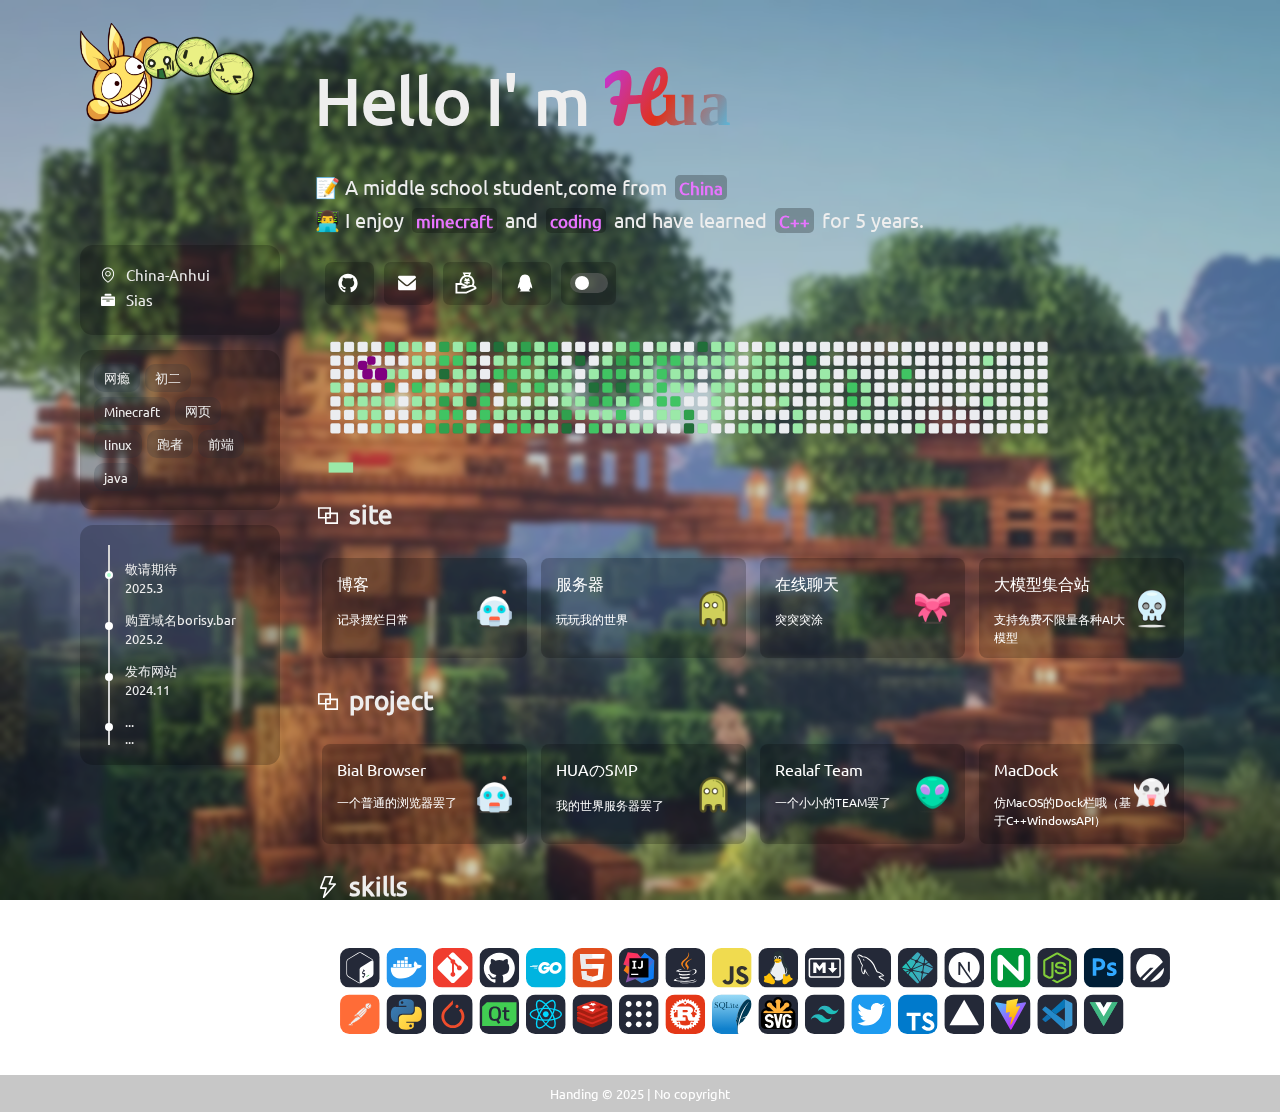
==== commit 1897d415: "Add files via upload" ====
--- a/index.html
+++ b/index.html
@@ -1,14 +1,262 @@
-<!--please don't copy source code-->
-<!--by boris hua 2024/11/13 2:04pm-->
+
 <!DOCTYPE html>
-<html>
-<head>
-<meta charset="utf-8">
-<meta http-equiv="X-UA-Compatible" content="IE=edge">
-<title>Hua's Personal Website</title>
-<link rel="icon" href="https://huaxihao.eu.org/favicon.ico">	
-<script src="main.js"></script>
+<html class="zyyo.net">
+
+<head class="zyyo.net">
+
+	<meta charset="utf-8">
+	<meta http-equiv="X-UA-Compatible" content="IE=edge">
+	<title>
+		Hua's Personal Website</title>
+	<link rel="icon" href="https://huaxihao.eu.org/favicon.ico">
+	<meta name="viewport" content="width=device-width, initial-scale=1.0, maximum-scale=1.0, user-scalable=no">
+	<link rel="stylesheet" href="./static/css/style.css">
+	<link rel="stylesheet" href="./static/css/root.css">
+
 </head>
+
 <body>
-<script>mainpage()</script>
+	<div id="zyyo-loading">
+		<div id="zyyo-loading-center">
+		</div>
+	</div>
+	<div class="zyyo-filter"></div>
+	<div class="zyyo-main">
+		<div class="zyyo-left">
+			<div class="logo" style="background-image: url(https://avatars.githubusercontent.com/u/117074497?v=4);">
+				<img style="position: absolute;top:-15%;left:-10%;width: 120%; aspect-ratio: 1/1;"
+					src="./static/img/logokuang.png">
+			</div>
+			<div class="left-div left-des">
+				<div class="left-des-item"><svg t="1705773709627" class="icon" viewBox="0 0 1024 1024" version="1.1" xmlns="http://www.w3.org/2000/svg" p-id="1478"><path d="M512 249.976471c-99.388235 0-180.705882 81.317647-180.705882 180.705882s81.317647 180.705882 180.705882 180.705882 180.705882-81.317647 180.705882-180.705882-81.317647-180.705882-180.705882-180.705882z m0 301.17647c-66.258824 0-120.470588-54.211765-120.470588-120.470588s54.211765-120.470588 120.470588-120.470588 120.470588 54.211765 120.470588 120.470588-54.211765 120.470588-120.470588 120.470588z" p-id="1479"></path><path d="M512 39.152941c-216.847059 0-391.529412 174.682353-391.529412 391.529412 0 349.364706 391.529412 572.235294 391.529412 572.235294s391.529412-222.870588 391.529412-572.235294c0-216.847059-174.682353-391.529412-391.529412-391.529412z m0 891.482353C424.658824 873.411765 180.705882 686.682353 180.705882 430.682353c0-183.717647 147.576471-331.294118 331.294118-331.294118s331.294118 147.576471 331.294118 331.294118c0 256-243.952941 442.729412-331.294118 499.952941z" p-id="1480"></path></svg>China-Anhui
+				</div>
+				<div class="left-des-item"><svg t="1705773906032" class="icon" viewBox="0 0 1024 1024" version="1.1" xmlns="http://www.w3.org/2000/svg" p-id="2474"><path d="M729.6 234.666667H294.4V157.866667a51.2 51.2 0 0 1 51.2-51.2h332.8a51.2 51.2 0 0 1 51.2 51.2v76.8z m179.2 51.2a51.2 51.2 0 0 1 51.2 51.2v512a51.2 51.2 0 0 1-51.2 51.2H115.2a51.2 51.2 0 0 1-51.2-51.2v-512a51.2 51.2 0 0 1 51.2-51.2h793.557333z m-768 172.032c0 16.384 13.312 29.696 29.696 29.696h683.008a29.696 29.696 0 1 0 0-59.392H170.410667a29.696 29.696 0 0 0-29.696 29.696z m252.416 118.784c0 16.384 13.312 29.696 29.696 29.696h178.176a29.696 29.696 0 1 0 0-59.392H422.912a29.738667 29.738667 0 0 0-29.696 29.696z" p-id="2475"></path></svg>Sias</div>
+			</div>
+			<div class="left-div left-tag">
+				<div class="left-tag-item">网瘾
+				</div>
+				<div class="left-tag-item">初二
+				</div>
+				<div class="left-tag-item">Minecraft
+				</div>
+				<div class="left-tag-item">网页
+				</div>
+				<div class="left-tag-item">linux
+				</div>
+				<div class="left-tag-item">跑者
+				</div>
+				<div class="left-tag-item">前端
+				</div>
+				<div class="left-tag-item">java</div>
+			</div>
+			<div class="left-div left-time">
+				<ul id="line">
+					<li>
+						<div class="focus"></div>
+						<div>敬请期待
+						</div>
+						<div>2025.3</div>
+					</li>
+					<li>
+						<div class="focus"></div>
+						<div>购置域名borisy.bar
+						</div>
+						<div>2025.2</div>
+					</li>
+					<li>
+						<div class="focus"></div>
+						<div>发布网站
+						</div>
+						<div>2024.11</div>
+					</li>
+					<li>
+						<div class="focus"></div>
+						<div>...
+						</div>
+						<div>...</div>
+					</li>
+					<li>
+						<div class="focus"></div>
+						<div>搭建第一个网站</div>
+						<div>2022.1</div>
+					</li>
+				</ul>
+			</div>
+		</div>
+		<div class="zyyo-right">
+			<header>
+				<div class="index-logo" style="background-image: url(./static/img/logo.png);">
+					<img style="position: absolute;top:-15%;left:-10%;width: 120%; aspect-ratio: 1/1;"
+						src="./static/img/logokuang.png">
+				</div>
+				<div class="welcome">
+					Hello I' m <span class="gradientText">
+						Hua </span>
+				</div>
+				<div class="description">📝 A middle school student,come from <span class="purpleText textBackground">China</span>
+				</div>
+				<div class="description">👨‍💻 I enjoy <span class="purpleText textBackground">minecraft</span> and 
+					<span class="purpleText textBackground">coding</span> and have learned 
+					<span class="purpleText textBackground">C++</span> for 5 years. </div>
+
+				<div class="iconContainer">
+					<a class="iconItem" onclick="" href="https://github.com/SoftOSDev">
+						<svg t="1704870335945" class="icon" viewBox="0 0 1024 1024" version="1.1" xmlns="http://www.w3.org/2000/svg" p-id="2487">
+                            <path d="M511.6 76.3C264.3 76.2 64 276.4 64 523.5 64 718.9 189.3 885 363.8 946c23.5 5.9 19.9-10.8 19.9-22.2v-77.5c-135.7 15.9-141.2-73.9-150.3-88.9C215 726 171.5 718 184.5 703c30.9-15.9 62.4 4 98.9 57.9 26.4 39.1 77.9 32.5 104 26 5.7-23.5 17.9-44.5 34.7-60.8-140.6-25.2-199.2-111-199.2-213 0-49.5 16.3-95 48.3-131.7-20.4-60.5 1.9-112.3 4.9-120 58.1-5.2 118.5 41.6 123.2 45.3 33-8.9 70.7-13.6 112.9-13.6 42.4 0 80.2 4.9 113.5 13.9 11.3-8.6 67.3-48.8 121.3-43.9 2.9 7.7 24.7 58.3 5.5 118 32.4 36.8 48.9 82.7 48.9 132.3 0 102.2-59 188.1-200 212.9 23.5 23.2 38.1 55.4 38.1 91v112.5c0.8 9 0 17.9 15 17.9 177.1-59.7 304.6-227 304.6-424.1 0-247.2-200.4-447.3-447.5-447.3z"  p-id="2488"></path>
+                        </svg>
+						<div class="iconTip">Github</div>
+					</a><a class="iconItem" onclick="" href="mailto:hxh7197@huaxihao.eu.org">
+						<svg t="1704870588438" class="icon" viewBox="0 0 1024 1024" version="1.1" xmlns="http://www.w3.org/2000/svg" p-id="3174" >
+                            <path d="M926.47619 355.644952V780.190476a73.142857 73.142857 0 0 1-73.142857 73.142857H170.666667a73.142857 73.142857 0 0 1-73.142857-73.142857V355.644952l304.103619 257.828572a170.666667 170.666667 0 0 0 220.745142 0L926.47619 355.644952zM853.333333 170.666667a74.044952 74.044952 0 0 1 26.087619 4.778666 72.704 72.704 0 0 1 30.622477 22.186667 73.508571 73.508571 0 0 1 10.678857 17.67619c3.169524 7.509333 5.12 15.652571 5.607619 24.210286L926.47619 243.809524v24.380952L559.469714 581.241905a73.142857 73.142857 0 0 1-91.306666 2.901333l-3.632762-2.925714L97.52381 268.190476v-24.380952a72.899048 72.899048 0 0 1 40.155428-65.292191A72.97219 72.97219 0 0 1 170.666667 170.666667h682.666666z"  p-id="3175"></path>
+                        </svg>
+						<div class="iconTip">Mail</div>
+					</a><a class="iconItem" onclick="pop('./static/img/wx.JPG')" href="javascript:void(0)">
+						<svg t="1705247464964" class="icon" viewBox="0 0 1024 1024" version="1.1" xmlns="http://www.w3.org/2000/svg" p-id="4987" >
+                            <path d="M995.575172 725.451034c-12.358621-26.835862-38.488276-64.794483-92.689655-94.27862-62.146207-33.721379-136.297931-40.96-208.860689-20.303448l-99.928276 28.424827-279.304828-126.057931H22.775172v489.401379h509.704828l432.375172-195.266207c15.006897-6.708966 26.835862-19.42069 32.662069-34.957241 5.649655-15.36 4.943448-31.955862-1.942069-46.962759z m-482.162758 188.910345H111.051034V601.688276h184.673104l166.664828 75.387586-3.354483 0.882759h-170.372414v88.275862H471.393103l246.819311-70.267586c49.434483-14.124138 101.517241-9.357241 142.653793 12.888275 18.184828 9.886897 30.72 20.833103 39.371034 30.896552l-386.824827 174.609655z"  p-id="4988"></path>
+                            <path d="M695.437241 163.486897l58.615173-142.30069h-397.24138l66.736552 143.36c-121.82069 53.142069-207.095172 174.433103-207.095172 315.674483 0 28.601379 3.531034 57.202759 10.593103 84.744827l85.627586-21.715862c-5.12-20.48-7.768276-41.666207-7.768275-63.028965 0-141.241379 114.758621-256 256-256s256 114.758621 256 256c0 51.023448-14.830345 100.104828-43.078621 142.300689l73.268965 49.08138c37.958621-56.673103 58.085517-122.88 58.085518-191.382069-0.176552-141.947586-86.686897-264.121379-209.743449-316.733793zM467.508966 91.983448h180.965517l-21.009655 50.846897a348.16 348.16 0 0 0-66.913104-6.708966c-23.834483 0-46.962759 2.471724-69.384827 7.062069l-23.657931-51.2z"  p-id="4989"></path>
+                            <path d="M683.431724 427.431724v-70.62069h-38.311724l30.190345-30.190344-49.964138-49.964138-62.49931 62.49931h-6.002759L494.344828 276.656552l-49.787587 49.964138 30.013793 30.190344h-38.311724v70.62069h88.275862v35.310345h-88.275862v70.62069h88.275862v52.965517h70.62069v-52.965517h88.275862v-70.62069h-88.275862v-35.310345z"  p-id="4990"></path>
+                        </svg>
+						<div class="iconTip">赞助</div>
+					</a><a class="iconItem" onclick="pop('./static/img/qrcode.jpg')" href="javascript:void(0)">
+						<svg t="1712319361023" class="icon" viewBox="0 0 1024 1024" version="1.1" xmlns="http://www.w3.org/2000/svg" p-id="1861" ><path d="M824.8 613.2c-16-51.4-34.4-94.6-62.7-165.3C766.5 262.2 689.3 112 511.5 112 331.7 112 256.2 265.2 261 447.9c-28.4 70.8-46.7 113.7-62.7 165.3-34 109.5-23 154.8-14.6 155.8 18 2.2 70.1-82.4 70.1-82.4 0 49 25.2 112.9 79.8 159-26.4 8.1-85.7 29.9-71.6 53.8 11.4 19.3 196.2 12.3 249.5 6.3 53.3 6 238.1 13 249.5-6.3 14.1-23.8-45.3-45.7-71.6-53.8 54.6-46.2 79.8-110.1 79.8-159 0 0 52.1 84.6 70.1 82.4 8.5-1.1 19.5-46.4-14.5-155.8z" p-id="1862"></path></svg>
+						<div class="iconTip">QQ</div>
+					</a>  <a class="switch" href="javascript:void(0)">
+						<div class="onoffswitch">
+							<input type="checkbox" name="onoffswitch" class="onoffswitch-checkbox" id="myonoffswitch"
+								checked>
+							<label class="onoffswitch-label" for="myonoffswitch">
+								<span class="onoffswitch-inner"></span>
+								<span class="onoffswitch-switch"></span>
+							</label>
+						</div>
+					</a>
+				</div>
+
+				<div class="tanChiShe">
+					<img id="tanChiShe" src="./static/svg/snake-Light.svg" alt="">
+				</div>
+			</header>
+
+
+
+
+
+
+			<content>
+				<div class="title"><svg t="1705257422086" class="icon" viewBox="0 0 1024 1024" version="1.1" xmlns="http://www.w3.org/2000/svg" p-id="1891" >
+                        <path d="M629.333333 202.666667v213.333333h277.333334v448h-512v-213.333333h-277.333334v-448h512z m213.333334 277.333333h-213.333334v170.666667h-170.666666v149.333333h384v-320z m-277.333334-213.333333h-384v320h213.333334v-170.666667h170.666666v-149.333333z m0 213.333333h-106.666666v106.666667h106.666666v-106.666667z"  p-id="1892"></path>
+                    </svg>site </div>
+				<div class="projectList"><a class="projectItem a" target="_blank" href="https://blog.borisy.bar">
+						<div class="projectItemLeft">
+							<h1>博客</h1>
+							<p>记录摆烂日常</p>
+						</div>
+						<div class="projectItemRight">
+							<img src="./static/img/i1.png" alt="">
+						</div>
+
+					</a><a class="projectItem a" target="_blank" href="https://mc.borisy.bar">
+						<div class="projectItemLeft">
+							<h1>服务器</h1>
+							<p>玩玩我的世界</p>
+						</div>
+						<div class="projectItemRight">
+							<img src="./static/img/i2.png" alt="">
+						</div>
+
+					</a>
+					<a class="projectItem a" target="_blank" href="https://crosst.chat/?Hfhome">
+						<div class="projectItemLeft">
+							<h1>在线聊天</h1>
+							<p>突突突涂</p>
+						</div>
+						<div class="projectItemRight">
+							<img src="./static/img/i4.png" alt="">
+						</div>
+
+					</a><a class="projectItem a" target="_blank" href="https://chat.borisy.bar">
+						<div class="projectItemLeft">
+							<h1>大模型集合站</h1>
+							<p>支持免费不限量各种AI大模型</p>
+						</div>
+						<div class="projectItemRight">
+							<img src="./static/img/i5.png" alt="">
+						</div>
+
+					</a></div>
+				<div class="title"><svg t="1705257422086" class="icon" viewBox="0 0 1024 1024" version="1.1" xmlns="http://www.w3.org/2000/svg" p-id="1891" >
+                        <path d="M629.333333 202.666667v213.333333h277.333334v448h-512v-213.333333h-277.333334v-448h512z m213.333334 277.333333h-213.333334v170.666667h-170.666666v149.333333h384v-320z m-277.333334-213.333333h-384v320h213.333334v-170.666667h170.666666v-149.333333z m0 213.333333h-106.666666v106.666667h106.666666v-106.666667z"  p-id="1892"></path>
+                    </svg>project </div>
+				<div class="projectList"><a class="projectItem b" target="_blank" href="https://github.com/SoftOSDev/Bial/releases">
+						<div class="projectItemLeft">
+							<h1>Bial Browser</h1>
+							<p>一个普通的浏览器罢了</p>
+						</div>
+						<div class="projectItemRight">
+							<img src="./static/img/i1.png" alt="">
+						</div>
+
+					</a><a class="projectItem b" target="_blank" href="https://mc.borisy.bar">
+						<div class="projectItemLeft">
+							<h1>HUAのSMP</h1>
+							<p>我的世界服务器罢了</p>
+						</div>
+						<div class="projectItemRight">
+							<img src="./static/img/i2.png" alt="">
+						</div>
+
+					</a>
+					<a class="projectItem b" target="_blank">
+						<div class="projectItemLeft">
+							<h1>Realaf Team</h1>
+							<p>一个小小的TEAM罢了</p>
+						</div>
+						<div class="projectItemRight">
+							<img src="./static/img/i3.png" alt="">
+						</div>
+
+					</a><a class="projectItem b" target="_blank" href="https://github.com/SoftOSDev/MacDock/releases">
+						<div class="projectItemLeft">
+							<h1>MacDock</h1>
+							<p>仿MacOS的Dock栏哦（基于C++WindowsAPI）</p>
+						</div>
+						<div class="projectItemRight">
+							<img src="./static/img/i6.png" alt="">
+						</div>
+
+					</a></div>
+			
+			
+				<div class="title">
+					<svg t="1705257823317" class="icon" viewBox="0 0 1024 1024" version="1.1" xmlns="http://www.w3.org/2000/svg" p-id="7833" >
+                        <path d="M395.765333 586.570667h-171.733333c-22.421333 0-37.888-22.442667-29.909333-43.381334L364.768 95.274667A32 32 0 0 1 394.666667 74.666667h287.957333c22.72 0 38.208 23.018667 29.632 44.064l-99.36 243.882666h187.050667c27.509333 0 42.186667 32.426667 24.042666 53.098667l-458.602666 522.56c-22.293333 25.408-63.626667 3.392-54.976-29.28l85.354666-322.421333zM416.714667 138.666667L270.453333 522.581333h166.869334a32 32 0 0 1 30.933333 40.181334l-61.130667 230.954666 322.176-367.114666H565.312c-22.72 0-38.208-23.018667-29.632-44.064l99.36-243.882667H416.714667z"  p-id="7834"></path>
+                    </svg>
+					skills
+				</div>
+				<div class="skill">
+					<img id="skillPc" src="./static/svg/skillPc.svg" alt="" srcset="">
+					<img id="skillWap" src="./static/svg/skillWap.svg" alt="" srcset="">
+				</div>
+			</content>
+		</div>
+	</div>
+	<footer>
+		Handing © 2025 | No copyright
+		
+	</footer>
+	<div class="tc">
+		<div onclick="" class="tc-main">
+			<img class="tc-img" src="" alt="" srcset="">
+		</div>
+
+	</div>
+</body>
+<script src="./static/js/script.js"> </script>
+
+
+
+
+<script charset="UTF-8" id="LA_COLLECT" src="https://sdk.51.la/js-sdk-pro.min.js"></script>
+<script>LA.init({ id: "KFqltKSkJgQTGD9l", ck: "KFqltKSkJgQTGD9l" })</script>
+
 </html>
--- a/static/css/style.css
+++ b/static/css/style.css
@@ -0,0 +1,874 @@
+@font-face {
+    font-family: "a";
+    /*中文字体*/
+    src: url();
+    font-display: swap;
+}
+
+
+@font-face {
+    font-family: "b";
+
+    src: url(../fonts/Ubuntu-Regular.ttf);
+    font-display: swap;
+}
+
+@font-face {
+    font-family: "title";
+    /*英文字体*/
+    src: url(../fonts/Pacifico-Regular.ttf);
+    font-display: swap;
+}
+
+* {
+    margin: 0;
+    padding: 0;
+    box-sizing: border-box;
+    user-select: none;
+    transition: background-color 0.2s ease;
+}
+
+a:hover,
+a:link,
+a:visited,
+a:active,
+a:focus {
+    text-decoration: none;
+    outline: none;
+    border: none;
+    color: inherit;
+    -webkit-tap-highlight-color: rgba(0, 0, 0, 0);
+}
+
+
+/* 设置滚动条样式 */
+::-webkit-scrollbar {
+    width: 0px;
+}
+
+::-webkit-scrollbar-thumb {
+    background-color: var(--main_text_color, #000000);
+    border-radius: 8px;
+    height: 20%;
+}
+
+::-webkit-scrollbar-track {
+    background-color: var(--main_bg_color, linear-gradient(50deg, #a2d0ff, #ffffff));
+}
+
+
+
+html[data-theme="Dark"] {
+    
+    --main_text_color: #fff;
+    --gradient:linear-gradient(120deg, rgb(133, 62, 255), #f76cc6 30%, rgb(255, 255, 255) 60%);
+    --purple_text_color: #f3f29a;
+    --text_bg_color: rgb(26, 4, 48);
+    --item_bg_color: rgb(19, 20, 24);
+    --item_hover_color: rgb(19, 23, 27);
+    --item_left_title_color: rgb(255, 255, 255);
+    --item_left_text_color: rgb(142, 142, 142);
+    --footer_text_color: #646464;
+    --left_tag_item: linear-gradient(50deg, #1f2327, #000000);
+    --card_filter: 0px;
+    --back_filter: 0px;
+    --back_filter_color: #000000;
+    --fill:#ffffff;
+}
+
+
+
+
+
+
+body {
+    display: flex;
+    height: 100%;
+    min-height: 100vh;
+    width: 100%;
+    position: relative;
+    font-family: "b",  "a", sans-serif;
+    background: var(--main_bg_color);
+    background-repeat: no-repeat;
+    background-size: cover;
+    background-position: center;
+    background-attachment: fixed;
+    transition: color 0.1s ease;
+    justify-content: center;
+    color: var(--main_text_color);
+
+}
+
+#zyyo-loading {
+    background: radial-gradient(white, #d8eaff);
+    background-size: 100%;
+    background-position: center;
+
+    height: 100%;
+    width: 100%;
+    position: fixed;
+    z-index: 999999;
+    margin-top: 0px;
+    top: 0px;
+    pointer-events: none;
+    opacity: 1;
+    display: flex;
+    justify-content: center;
+    align-items: center;
+}
+
+
+
+#zyyo-loading-center {
+    height: 150px;
+    width: 150px;
+    position: relative;
+    border-radius: 50%;
+    background: #472eff;
+
+    animation: zoom 1s linear infinite;
+}
+
+@keyframes zoom {
+    0% {
+        transform: scale(0);
+        opacity: 1;
+    }
+
+    50% {
+        opacity: 0.5;
+    }
+
+    100% {
+        transform: scale(1);
+        opacity: 0;
+    }
+}
+
+
+
+
+.zyyo-filter {
+    position: fixed;
+    width: 100%;
+    height: 100%;
+    background: var(--back_filter_color);
+    backdrop-filter:  blur(var(--back_filter));
+    -webkit-backdrop-filter: blur(var(--back_filter));
+    z-index: -99999999;
+   
+}
+
+.zyyo-main {
+
+    width: 100%;
+    transition: transform 0.5s ease;
+    max-width: 1150px;
+    position: relative;
+    flex-direction: row;
+}
+
+.zyyo-left {
+    overflow-y: scroll;
+    width: 230px;
+    height: 100vh;
+    display: flex;
+    padding: 0 15px;
+    position: fixed;
+    align-items: center;
+    flex-direction: column;
+}
+
+
+.zyyo-left::-webkit-scrollbar {
+    display: none;
+}
+
+
+.logo {
+    flex-shrink: 0;
+    width: 90%;
+    position: relative;
+    aspect-ratio: 1/1;
+    margin-top: 50px;
+    background-size: cover;
+    border-radius: 50%;
+}
+
+
+
+.left-div {
+    flex-shrink: 0;
+    width: 100%;
+    border-radius: 13px;
+    margin-top: 15px;
+    padding: 20px;
+    backdrop-filter: blur(var(--card_filter));
+    -webkit-backdrop-filter: blur(var(--card_filter));
+    background: var(--item_bg_color);
+}
+
+.left-des {
+    display: flex;
+    flex-direction: column;
+    justify-content: center;
+}
+
+.left-des-item {
+    display: flex;
+    align-items: center;
+    line-height: 20px;
+    font-size: 15px;
+    margin-bottom: 5px;
+    overflow: hidden;
+}
+
+.left-des-item i,.left-des-item svg{
+    width: 16px;
+    height: 16px;
+    fill:var(--fill);
+   font-size: 18px;
+    margin-right: 10px;
+}
+.left-tag {
+    display: flex;
+    flex-direction: row;
+    flex-wrap: wrap;
+    padding: 14px;
+}
+
+.left-tag-item {
+    display: flex;
+    justify-content: center;
+    align-items: center;
+    height: 28px;
+    margin: 0px 5px 5px 0;
+    padding: 10px;
+    font-size: 13px;
+    border-radius: 10px;
+    background: var(--left_tag_item);
+}
+
+#line {
+    width: 100%;
+    height: 200px;
+    font-size: 13px;
+    padding-left: 8px;
+    scroll-snap-type: y mandatory;
+    overflow-y: scroll;
+}
+
+#line li {
+    list-style: none;
+    position: relative;
+    padding: 15px 0px 0px 15px;
+    border-left: 2px solid #d5d5d5;
+    border-radius: 0;
+    scroll-snap-align: end;
+    color: var(--main_text_color);
+}
+
+
+
+.focus {
+    width: 8px;
+    height: 8px;
+    border-radius: 22px;
+    background-color: rgb(255 255 255);
+    border: 2px solid #fff;
+    position: absolute;
+    left: -5px;
+    top: 50%;
+}
+
+#line li:first-child .focus:first-child {
+    background-color: #aaffcd;
+    animation: focus 1.8s ease infinite;
+}
+
+#line::-webkit-scrollbar {
+    display: none;
+}
+
+
+
+.zyyo-right {
+    width: calc(100% - 230px);
+    display: flex;
+    padding: 20px;
+    position: relative;
+    float: right;
+    padding-bottom: 50px;
+    flex-direction: column;
+}
+
+.welcome {
+
+    font-size: 65px;
+    font-weight: 800;
+    margin: 20px 0;
+}
+
+.index-logo {
+    flex-shrink: 0;
+    width: 40%;
+    margin-top: 30px;
+    position: relative;
+    max-width: 200px;
+    aspect-ratio: 1/1;
+    background-size: cover;
+    border-radius: 50%;
+    border: 0.5px solid #ffffff;
+}
+.description {
+
+    font-size: 20px;
+    margin-top: 7px;
+}
+
+
+
+.gradientText {
+
+    -webkit-background-clip: text;
+    -webkit-text-fill-color: transparent;
+    background-size: 200%;
+    background-position: 0%;
+    font-family: "title";
+    animation: backgroundSizeAnimation 10s ease-in-out infinite;
+      background-image:  var(--gradient);
+}
+
+@keyframes backgroundSizeAnimation {
+    0% {
+        background-position: 100%;
+    }
+
+    25% {
+        background-position: 50%;
+    }
+
+    50% {
+        background-position: 0%;
+    }
+
+    75% {
+        background-position: 50%;
+    }
+
+    100% {
+        background-position: 100%;
+    }
+
+}
+
+.purpleText {
+    color: var(--purple_text_color);
+    font-weight: 800;
+}
+
+.textBackground {
+    font-weight: 800;
+    background: var(--text_bg_color);
+    border-radius: 5px;
+    font-size: 17px;
+    margin: 0 3px;
+    padding: 2px 4px;
+}
+
+.iconContainer {
+    width: 100%;
+    height: 60px;
+    display: flex;
+    align-items: center;
+    overflow-x: scroll;
+    margin-top: 20px;
+
+}
+
+.iconContainer::-webkit-scrollbar {
+    display: none;
+}
+
+
+
+.iconItem {
+    width: 49px;
+    height: 43px;
+    box-sizing: border-box;
+    border-radius: 7px;
+    display: flex;
+    margin-left: 10px;
+
+    backdrop-filter: blur(var(--card_filter));
+    -webkit-backdrop-filter: blur(var(--card_filter));
+    background: var(--item_bg_color);
+    align-items: center;
+    justify-content: center;
+    transition: width 0.3s ease, opacity 0.3s ease, transform 0.3s ease;
+    flex-shrink: 0;
+}
+.iconItem i,.iconItem svg{
+    width: 22px;
+    height: 22px;
+    fill:var(--fill);
+    font-size: 22px;
+     margin-right: 3px;
+}
+.switch {
+    width: 55px;
+    height: 43px;
+    box-sizing: border-box;
+    border-radius: 7px;
+    display: flex;
+    margin-left: 10px;
+    backdrop-filter: blur(var(--card_filter));-webkit-backdrop-filter: blur(var(--card_filter));
+    background: var(--item_bg_color);
+
+    align-items: center;
+    justify-content: center;
+    transition: width 1s ease, opacity 1s ease, transform 1s ease;
+    flex-shrink: 0;
+}
+
+.iconTip {
+    white-space: nowrap;
+    display: none;
+}
+
+
+
+
+
+.iconItem:hover {
+    width: 95px;
+    transform: translateY(-2px);
+    background: var(--item_hover_color);
+}
+
+
+.iconItem:hover .iconTip {
+    display: block;
+}
+
+.switch:hover {
+    width: 55px;
+    /* transform: translateY(-2px); */
+    background: var(--item_hover_color);
+}
+
+.tanChiShe {
+    width: 85%;
+}
+
+.tanChiShe img {
+    width: 100%;
+    height: 100%;
+    object-fit: cover;
+}
+
+.title {
+    display: flex;
+    align-items: center;
+    font-size: 26px;
+    font-weight: 800;
+    margin: 20px 0;
+    transition: transform 0.4s ease;
+}
+.title i ,.title svg{
+    margin-right: 8px;
+    height: 26px;
+    width: 26px;
+   fill:var(--fill);
+}
+.title:hover {
+    transform: translateY(-5px);
+}
+
+.projectList {
+    display: flex;
+    flex-wrap: wrap;
+}
+
+.projectItem {
+    margin: 7px;
+    display: flex;
+    background-color: var(--item_bg_color);
+    border-radius: 8px;
+    padding: 15px;
+    height: 95px;
+    width: calc(25% - 15px);
+    backdrop-filter: blur(var(--card_filter));-webkit-backdrop-filter: blur(var(--card_filter));
+    -webkit-backdrop-filter: blur(var(--card_filter));-webkit-backdrop-filter: blur(var(--card_filter));
+    transition: opacity 0.3s ease, background-color 0.3s ease, border 0.3s ease, transform 0.2s ease;
+
+
+}
+
+.projectItem {
+    display: flex;
+    background-color: var(--item_bg_color);
+    border-radius: 8px;
+    padding: 15px;
+    height: 100px;
+    width: calc(25% - 15px);
+    backdrop-filter: blur(var(--card_filter));-webkit-backdrop-filter: blur(var(--card_filter));
+    transition: opacity 0.5s ease, background-color 0.2s ease, border 0.2s ease, transform 0.3s ease;
+
+}
+
+
+.projectItem:hover {
+    box-shadow: 0 8px 16px -4px #2c2d300c;
+    transform: translateY(-2px);
+
+}
+
+.projectItem.pressed {
+    transform: scale(0.9);
+    /* 缩小到原来的0.9倍 */
+    background-color: var(--item_hover_color);
+}
+
+.projectItem:hover .projectItemLeft {
+    width: 100%;
+}
+
+.projectItem:hover .projectItemRight {
+    width: 0%;
+}
+
+.projectItem:hover .projectItemRight img {
+    transform: rotate(40deg);
+}
+
+.projectItem:hover h1 {
+    font-size: 18px;
+}
+
+.projectItemLeft p {
+    font-size: 12px;
+    margin-top: 15px;
+    color: var(--item_left_text_color);
+}
+
+
+.projectItemLeft h1 {
+    font-weight: normal;
+    font-size: 16px;
+    margin: 0px;
+
+    transition: font-size 0.4s ease;
+    color: var(--item_left_title_color);
+}
+
+.projectItemLeft {
+    transition: width 0.4s ease;
+    height: 100%;
+    width: 80%;
+}
+
+
+.projectItemRight {
+    overflow: hidden;
+    transition: width 0.4s ease;
+    display: flex;
+    justify-content: center;
+    align-items: center;
+    width: 20%;
+    height: 100%;
+}
+
+.projectItemRight img {
+
+    height: 39px;
+    width: 39px;
+
+}
+
+.skill {
+    padding: 25px;
+    width: 100%;
+}
+
+.skill img {
+    width: 100%;
+    height: 100%;
+    object-fit: cover;
+}
+
+.skill #skillWap {
+    display: none;
+}
+
+footer {
+    position: absolute;
+    padding: 10px;
+    text-align: center;
+    width: 100%;
+    backdrop-filter: blur(var(--card_filter));
+    -webkit-backdrop-filter: blur(var(--card_filter));
+    background: var(--item_bg_color);
+    color: var(--footer_text_color);
+    font-size: 13px;
+    bottom: 0;
+}
+
+@media (min-width: 800px) {
+
+    .index-logo {
+        display: none;
+    }
+}
+
+@media (max-width: 1150px) {
+    .a {
+        width: calc(50% - 20px);
+    }
+.projectItem{
+    margin: 10px;
+}
+    .b {
+
+        width: calc(50% - 20px);
+
+
+    }
+}
+
+@media (max-width: 800px) {
+    .zyyo-left {
+        display: none;
+    }
+
+    .a .projectItemRight {
+        display: none;
+
+    }
+
+    .a .projectItemRight img {
+        display: none;
+
+    }
+
+    .a .projectItemLeft {
+        width: 100%;
+    }
+
+    .a {
+
+        width: calc(50% - 18px);
+  margin: 9px;
+
+    }
+
+    .b {
+        height: 110px;
+        margin: 8px 15px;
+        width: calc(100% - 30px);
+    }
+
+
+
+    .zyyo-right {
+        width: 100%;
+    }
+
+    .tanChiShe {
+        width: 100%;
+    }
+
+    .description {
+        font-size: 4vw;
+    }
+
+    .welcome {
+        font-size: 10vw;
+        margin: 2vw 0;
+
+    }
+    .iconContainer {
+  
+     margin-top: 4vw;
+
+}
+.projectItem{
+    padding: 10px;
+}
+    .projectItemLeft p {
+        font-size: 13px;
+    }
+
+    .projectItemLeft h1 {
+
+        font-size: 18px;
+    }
+
+    .projectItem:hover h1 {
+
+        font-size: 20px;
+
+    }
+
+    .skill #skillWap {
+        display: block;
+    }
+
+    .skill #skillPc {
+        display: none;
+    }
+
+
+
+
+
+
+
+
+
+
+
+
+
+}
+
+
+
+
+
+.tc {
+    position: fixed;
+    display: flex;
+    visibility: hidden;
+    width: 100vw;
+    height: 100vh;
+    backdrop-filter: blur(10px);
+    background: rgba(20, 20, 20, 0.5);
+    z-index: 99999;
+    align-items: center;
+    justify-content: center;
+    flex-direction: column;
+}
+
+.tc-main {
+    z-index: 100000;
+    width: 80%;
+    max-width: 300px;
+    min-height: 200px;
+    background-color: #ffffff;
+    border-radius: 15px;
+
+    display: flex;
+    transition: transform 0.2s linear;
+    align-items: center;
+    justify-content: center;
+    overflow: hidden;
+    transform: translateY(30%) scale(0.5);
+
+}
+
+.tc-img {
+    width: 100%;
+    height: 100%;
+}
+
+.tc.active {
+    visibility: visible;
+}
+
+.tc-main.active {
+
+    transform: translateY(0) scale(1);
+
+}
+
+
+
+
+
+
+
+
+
+.onoffswitch {
+    position: relative;
+    width: 38px;
+    height: 20px;
+    -webkit-user-select: none;
+    -moz-user-select: none;
+    -ms-user-select: none;
+}
+
+.onoffswitch-checkbox {
+    display: none;
+}
+
+.onoffswitch-label {
+    display: block;
+    overflow: hidden;
+    cursor: pointer;
+    height: 100%;
+    border-radius: 50px;
+}
+
+.onoffswitch-inner {
+    display: flex;
+    justify-content: center;
+    align-items: center;
+    width: 200%;
+    height: 100%;
+    margin-left: -100%;
+    transition: margin 0.2s ease-in 0s;
+}
+
+.onoffswitch-inner:before,
+.onoffswitch-inner:after {
+    display: flex;
+    justify-content: center;
+    align-items: center;
+    float: left;
+    width: 50%;
+    height: 100%;
+    padding: 0;
+    font-size: 12px;
+    color: white;
+    font-family: Trebuchet, Arial, sans-serif;
+    font-weight: bold;
+    box-sizing: border-box;
+}
+
+.onoffswitch-inner:before {
+    content: "";
+    background-color: rgb(110 110 110 / 50%);
+    color: #FFFFFF;
+    text-align: left;
+}
+
+.onoffswitch-inner:after {
+    content: "";
+    background-color: #272727;
+    color: #FAFAFA;
+    text-align: right;
+}
+
+.onoffswitch-switch {
+    display: block;
+    height: 70%;
+    aspect-ratio: 1/1;
+    background: #FFFFFF;
+    position: absolute;
+    top: 12.5%;
+    bottom: 12.5%;
+    right: 5px;
+
+    border-radius: 20px;
+    transition: right 0.2s ease-in 0s;
+}
+
+.onoffswitch-checkbox:checked+.onoffswitch-label .onoffswitch-inner {
+    margin-left: 0;
+}
+
+.onoffswitch-checkbox:checked+.onoffswitch-label .onoffswitch-switch {
+    right: 50%;
+}
--- a/static/css/root.css
+++ b/static/css/root.css
@@ -0,0 +1,152 @@
+/*
+--svgcolor svg图标的颜色
+--main-bg-color主页背景
+--main-text-color文本颜色
+--gradient标题渐变颜色
+
+--purple-text-color描述紫色文本颜色
+--text-bg-color描述紫色文本背景颜色
+--item-bg-color项目背景颜色
+--item-hover-color项目鼠标移入颜色
+--item-left-title-color项目标题颜色
+--item-left-text-color项目描述颜色
+--footer-text-color底部文本颜色
+--left-tag-item左侧标签颜色
+--card-filter卡片模糊的数值
+--back-filter背景模糊的数值
+--back-filter-color全局阴影遮罩
+
+*/
+/*卡片模糊的数值非常吃性能,背景模糊的数值可以模糊也可以不模糊
+
+0为不模糊,数值越大模糊程度越高
+
+这两个任选其一进行模糊
+
+一个有数字另一个建议为0
+
+
+内置4套白天主题修改办法
+
+
+
+每套主题的结构都为html{
+    
+}
+
+只有最下面的会生效,也就是将你要设置的主题剪切到最下面
+*/
+
+
+
+
+.index-logo{
+    display: none;
+}
+
+
+
+/*非常吃性能,低配手机会卡顿*/
+/*卡片模糊背景＋黑色透明卡片+白色svg**/
+/* html {
+    --name: 主题1;
+    --main_bg_color: url(../img/background.jpg);
+    --main_text_color: #eeeeee;
+    --gradient: linear-gradient(120deg, #bd34fe, #e0321b 30%, #41d1ff 60%);
+    --purple_text_color: #747bff;
+    --text_bg_color: #00000040;
+    --item_bg_color: #00000038;
+    --item_hover_color: #33333338;
+    --item_left_title_color: #ffffff;
+    --item_left_text_color: #ffffff;
+    --footer_text_color: #ffffff;
+    --left_tag_item: rgb(27 42 57 / 20%);
+    --card_filter: 15px;
+    --back_filter: 0px;
+    --back_filter_color: #00000030;
+     --fill:#ffffff;
+} */
+
+/* html {
+
+    
+    --name: 主题2;
+    --main_bg_color: url(../img/background.jpg);
+    --main_text_color: #000000;
+    --gradient: linear-gradient(200deg, #bd34fe, #e0321b 30%, #41d1ff 60%);
+    --purple_text_color: #747bff;
+    --text_bg_color: rgb(121 163 231);
+    --item_bg_color: rgba(249, 250, 251, 0.42);
+    --item_hover_color: rgba(244, 245, 246, 0.8);
+    --item_left_title_color: #000000;
+    --item_left_text_color: #494949;
+    --footer_text_color: #ffffff;
+    --left_tag_item: #c7e1fa;
+    --card_filter: 0px;
+    --back_filter: 10px;
+    --back_filter_color: #00000030;
+     --fill:#000000;
+}
+
+html {
+    
+
+    --name: 主题3;
+    --main_bg_color: linear-gradient(50deg, #a2d1ff, #ffffff);
+    --main_text_color: #000000;
+    --gradient: linear-gradient(120deg, #bd34fe, #e0321b 30%, #41d1ff 60%);
+    --purple_text_color: #747bff;
+    --text_bg_color: rgb(196 217 251);
+    --item_bg_color: rgba(249, 250, 251, 0.5);
+    --item_hover_color: rgba(244, 245, 246, 0.8);
+    --item_left_title_color: #000000;
+    --item_left_text_color: #494949;
+    --footer_text_color: #222222;
+    --left_tag_item: linear-gradient(50deg, #a2d1ff, #ffffff);
+    --card_filter: 0px;
+    --back_filter: 0px;
+    --back_filter_color: #00000000;
+     --fill:#000000;
+}
+
+
+
+html {
+    
+    --name: 主题4;
+    --main_bg_color: #ffffff;
+    --main_text_color: #000000;
+    --gradient: linear-gradient(120deg, #bd34fe, #e0321b 30%, #41d1ff 60%);
+    --purple_text_color: #747bff;
+    --text_bg_color: rgb(240 243 247);
+    --item_bg_color: rgb(247 247 247);
+    --item_hover_color: rgba(244, 245, 246, 0.5);
+    --item_left_title_color: #000000;
+    --item_left_text_color: #494949;
+    --footer_text_color: #222222;
+    --left_tag_item: #ffffff;
+    --card_filter: 0px;
+    --back_filter: 0px;
+    --back_filter_color: #00000000;
+     --fill:#000000;
+} */
+
+html {
+    /*图片模糊背景＋黑色透明卡片+白色svg**/
+    --name: 主题5;
+    --main_bg_color: url(../img/background.jpg);
+    --main_text_color: #eeeeee;
+    --gradient: linear-gradient(120deg, #bd34fe, #e0321b 30%, #41d1ff 60%);
+    --purple_text_color: #e874ff;
+    --text_bg_color: #00000040;
+    --item_bg_color: #00000038;
+    --item_hover_color: #33333338;
+    --item_left_title_color: #ffffff;
+    --item_left_text_color: #ffffff;
+    --footer_text_color: #ffffff;
+    --left_tag_item: rgb(27 42 57 / 20%);
+    --card_filter: 0px;
+    --back_filter: 3px;
+    --back_filter_color: #00000030;
+    --fill:#ffffff;
+}
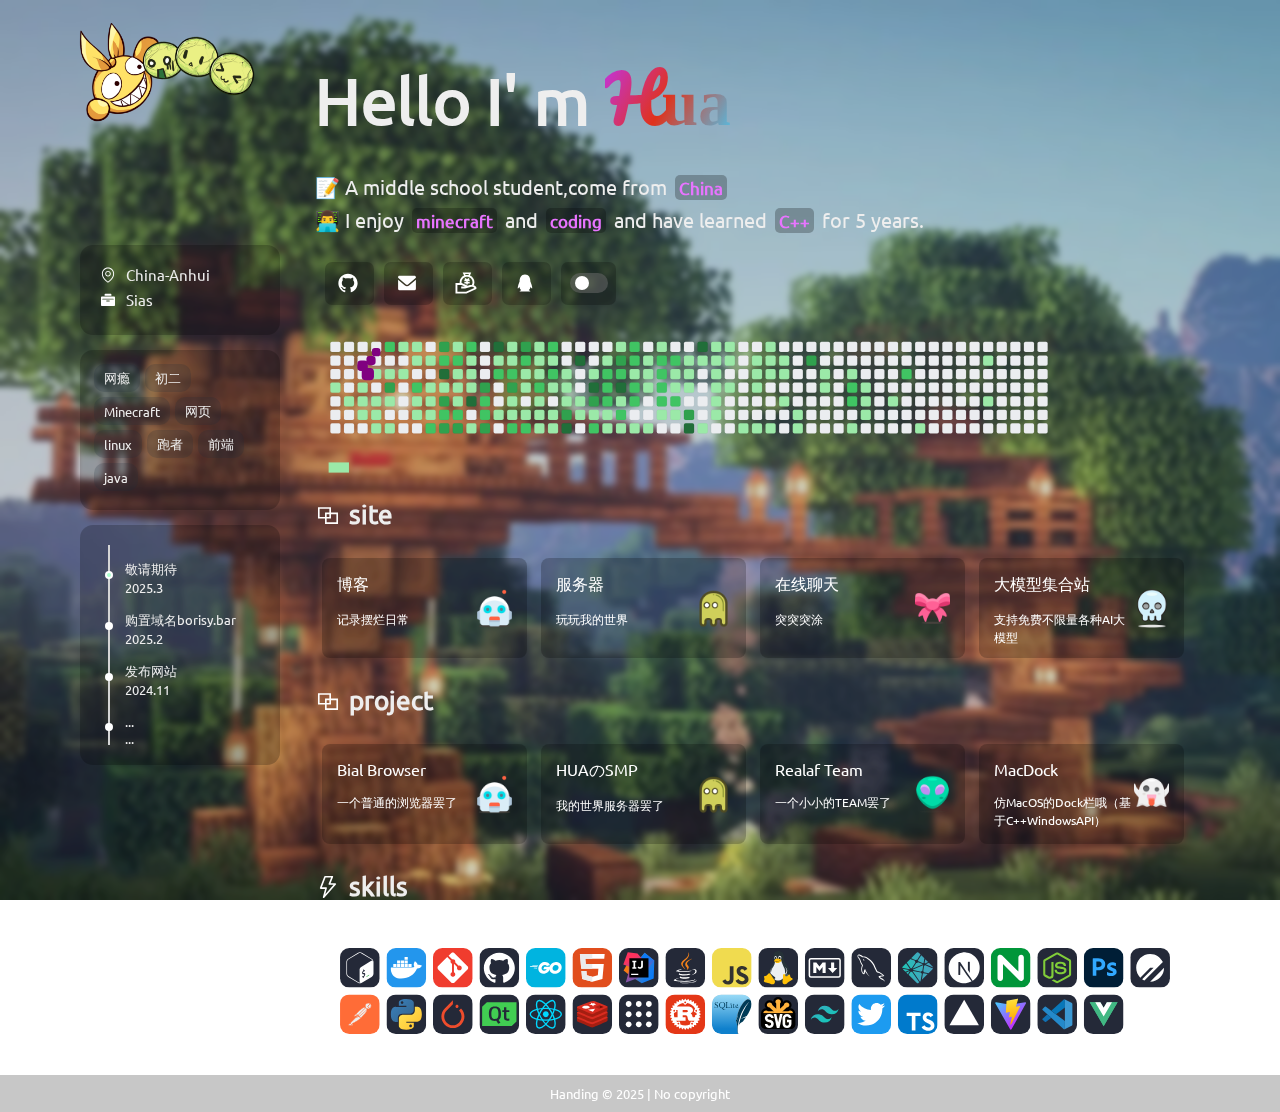
==== commit a7efb7fc: "Update index.html" ====
--- a/index.html
+++ b/index.html
@@ -165,7 +165,7 @@
 						</div>
 
 					</a>
-					<a class="projectItem a" target="_blank" href="https://crosst.chat/?Hfhome">
+					<a class="projectItem a" target="_blank" href="https://mc.borisy.bar/chat.html">
 						<div class="projectItemLeft">
 							<h1>在线聊天</h1>
 							<p>突突突涂</p>
